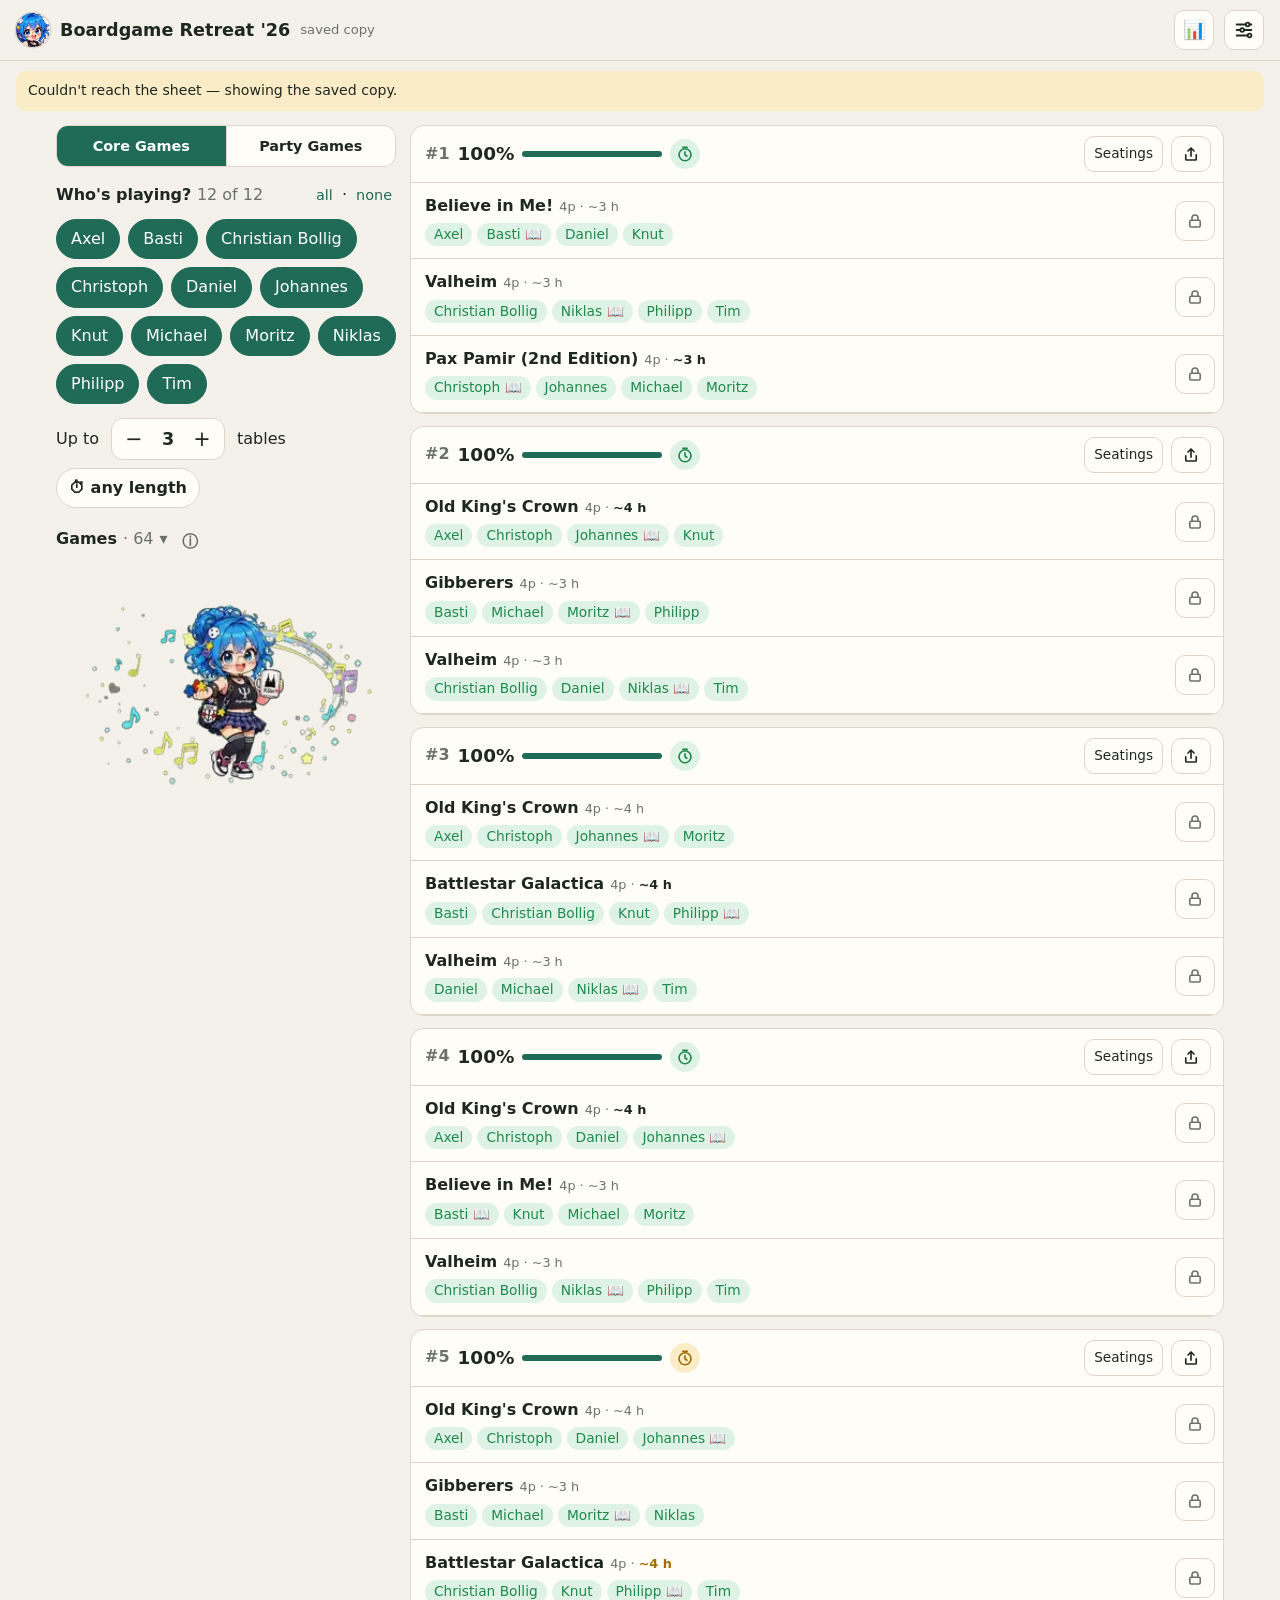
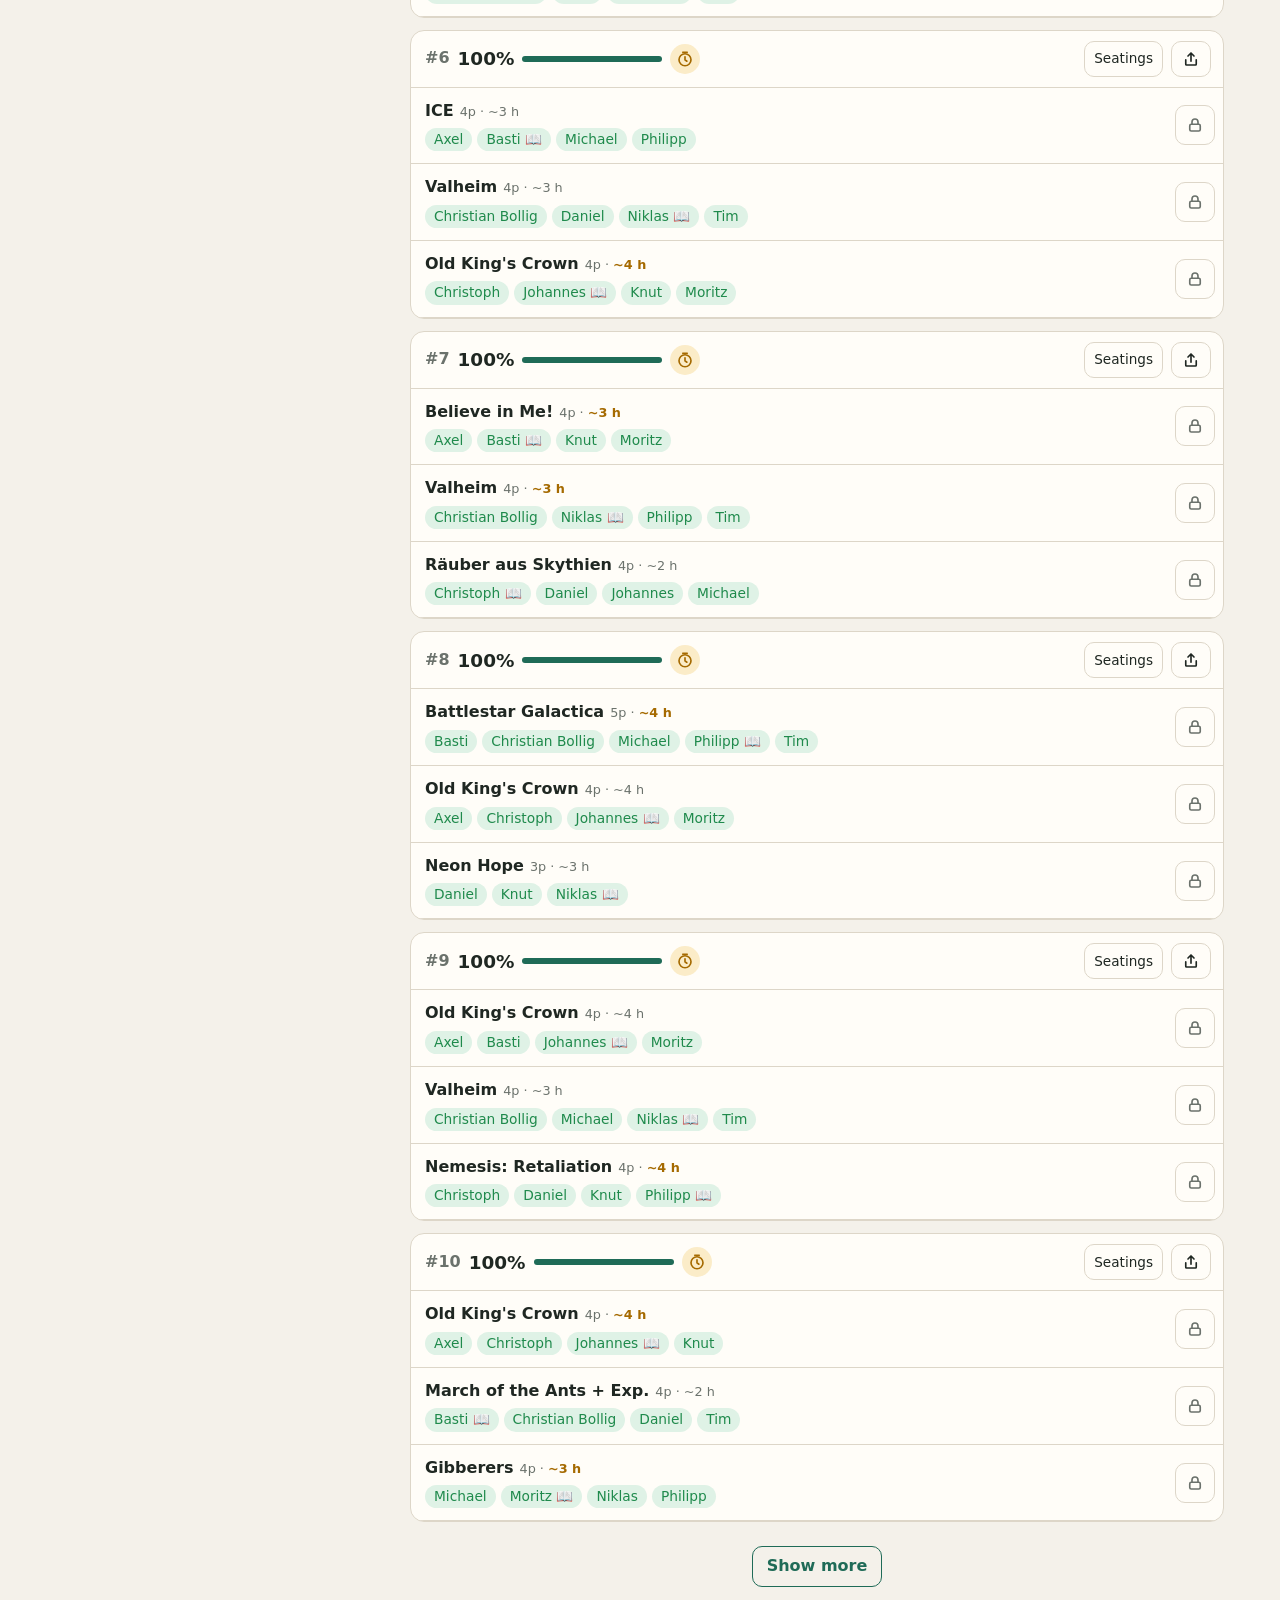
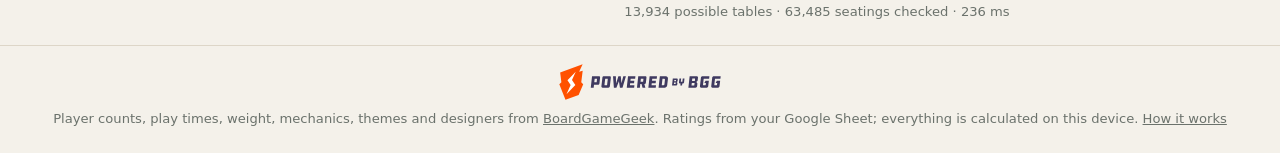
==== web/index.html @ 1eee3dbf "Horst Chan: HQ still for the header face and reduced motion Co-Authored-By: Claude Opus 5.5 <noreply" ====
<!doctype html>
<html lang="en">
<head>
<meta charset="utf-8">
<meta name="viewport" content="width=device-width, initial-scale=1, viewport-fit=cover">
<meta name="theme-color" content="#1f3a33">
<title>Game Tables</title>
<link rel="stylesheet" href="style.css">
<link rel="icon" href="data:image/svg+xml,%3Csvg xmlns=%27http://www.w3.org/2000/svg%27 viewBox=%270 0 32 32%27%3E%3Crect x=%274%27 y=%274%27 width=%2724%27 height=%2724%27 rx=%276%27 fill=%27%231f6b57%27/%3E%3Ccircle cx=%2712%27 cy=%2712%27 r=%272.5%27 fill=%27white%27/%3E%3Ccircle cx=%2720%27 cy=%2720%27 r=%272.5%27 fill=%27white%27/%3E%3C/svg%3E">
</head>
<body>
<header class="top">
  <button id="horstBtn" class="horst-face" aria-label="Horst Chan"><img src="img/horst-face.webp" alt="" width="56" height="56"></button>
  <h1 id="title">Game Tables</h1>
  <span id="dataState" class="muted small"></span>
  <button id="openStats" class="icon-btn" aria-label="Stats" title="Stats">📊</button>
  <button id="openSettings" class="icon-btn" aria-label="Settings & games">
    <svg viewBox="0 0 24 24" width="22" height="22" fill="none" stroke="currentColor" stroke-width="2" stroke-linecap="round" aria-hidden="true"><path d="M4 6h10M18 6h2M4 12h4M12 12h8M4 18h12"/><circle cx="16" cy="6" r="2"/><circle cx="10" cy="12" r="2"/><circle cx="18" cy="18" r="2"/></svg>
  </button>
</header>

<div id="banner" class="banner" hidden></div>

<div class="layout">
  <aside class="controls">
    <div id="tabSwitch" class="seg tabs" hidden></div>
    <section class="who">
      <div class="row-between">
        <h2>Who's playing? <span id="whoCount" class="muted"></span></h2>
        <span class="links"><button class="link" id="allBtn">all</button> · <button class="link" id="noneBtn">none</button></span>
      </div>
      <div id="players" class="chips"></div>
    </section>

    <section class="tables-row">
      <span>Up to</span>
      <div class="stepper">
        <button id="tMinus" aria-label="Fewer tables">−</button>
        <output id="tVal">3</output>
        <button id="tPlus" aria-label="More tables">+</button>
      </div>
      <span id="tWord">tables</span>
      <button id="timeBtn" class="time-btn" aria-expanded="false">⏱ <span id="timeLabel">any length</span></button>
    </section>
    <section id="timePanel" class="time-panel" hidden>
      <div class="trow"><span>at least</span><div class="chips" id="tminChips"></div></div>
      <div class="trow"><span>at most</span><div class="chips" id="tmaxChips"></div></div>
      <p class="muted small">Uses each table's estimate including teach. Pinned games always count.</p>
    </section>

    <section class="games">
      <div class="row-between">
        <h2><button class="fold" id="gamesFold" aria-expanded="false">Games <span id="gameCount" class="muted"></span> <span class="chev">▾</span></button>
          <button class="info" id="gamesInfo" aria-label="How game chips work" aria-expanded="false">ⓘ</button></h2>
        <span class="links"><button class="link" id="gamesReset" hidden>reset</button> <button class="link" id="gamesMore" hidden>all</button></span>
      </div>
      <p class="muted small legend" id="gamesLegend" hidden>Tap a game: 📌 must play → ⊘ leave out → normal. Hold it, or tap its name in a result, to choose who plays it. The number is how many people here want it.</p>
      <div id="gameChips" class="chips"></div>
    </section>
    <picture class="horst-side" aria-hidden="true">
      <source srcset="img/horst-chan-still.webp" media="(prefers-reduced-motion: reduce)">
      <img src="img/horst-chan.webp" alt="" width="280" height="184" decoding="async" fetchpriority="low">
    </picture>
  </aside>

  <main>
    <div id="results" aria-live="polite"></div>
    <p id="stats" class="muted small stats"></p>
  </main>
</div>

<section id="statsView" class="stats-view" hidden>
  <div class="st-head">
    <button id="closeStats" class="ghost-btn">← Tables</button>
    <div class="seg" id="statsWho">
      <button type="button" value="all" aria-pressed="true">Everyone</button>
      <button type="button" value="here" aria-pressed="false">Only who's here</button>
    </div>
  </div>
  <div id="statsBody"></div>
</section>
<div id="horstPop" class="horst-pop" hidden></div>
<div id="tip" class="tip" hidden></div>
<div id="toast" class="toast" hidden></div>

<dialog id="shareDlg">
  <form method="dialog" class="sheet">
    <header class="sheet-head"><h2>📤 Send to the group?</h2><button class="icon-btn" value="close" aria-label="Close">✕</button></header>
    <p><b>Is this really decided?</b> Once it's in the chat, it tends to stick. Only send it if you're actually about to play it.</p>
    <pre id="shareText" class="share-text"></pre>
    <div class="btns"><button value="close">Still just looking</button><button type="button" id="shareGo" class="primary">Yes, send it</button></div>
  </form>
</dialog>

<footer class="foot">
  <a href="https://boardgamegeek.com" target="_blank" rel="noopener" class="bgg">
    <img src="img/powered-by-bgg.svg" alt="Powered by BGG" height="36"
         onerror="this.replaceWith(Object.assign(document.createElement('span'),{className:'bgg-text',textContent:'Powered by BGG'}))">
  </a>
  <span class="muted small">Player counts, play times, weight, mechanics, themes and designers from <a href="https://boardgamegeek.com" target="_blank" rel="noopener">BoardGameGeek</a>. Ratings from your Google Sheet; everything is calculated on this device. <a href="help.html">How it works</a></span>
</footer>

<dialog id="settings">
  <form method="dialog" class="sheet">
    <header class="sheet-head">
      <h2>Settings &amp; games</h2>
      <button class="icon-btn" value="close" aria-label="Close">✕</button>
    </header>

    <p class="small"><a href="help.html">❓ How it works: every rule explained</a></p>
    <section>
      <h3>Who sits where</h3>
      <label class="field">Player counts
        <div class="seg" data-key="source">
          <button type="button" value="best">Best</button>
          <button type="button" value="rec">Recommended</button>
          <button type="button" value="any">Any</button>
        </div>
      </label>
      <label class="field">Seat people at games they rated
        <div class="seg" data-key="minRating">
          <button type="button" value="2">2 only</button>
          <button type="button" value="1">1 or 2</button>
          <button type="button" value="0">anything</button>
        </div>
      </label>
      <details class="adv">
      <summary>Advanced</summary>
      <label class="field">Blank ratings count as
        <div class="seg" data-key="blanks">
          <button type="button" value="neutral">1 (guess)</button>
          <button type="button" value="zero">0</button>
        </div>
      </label>
      <label class="field">Smallest table
        <div class="seg" data-key="minPerTable">
          <button type="button" value="1">1</button>
          <button type="button" value="2">2</button>
          <button type="button" value="3">3</button>
        </div>
      </label>
      </details>
      <label class="toggle"><input type="checkbox" data-key="explainer"> Someone who can explain sits at the table</label>
      <label class="toggle"><input type="checkbox" data-key="owner"> Only games whose owner is here</label>
      <label class="toggle"><input type="checkbox" data-key="picky"> Cater to picky players</label>
      <p class="muted small hint">A “yes” from someone who rarely says yes counts a bit more. Scores shown stay the plain ratings.</p>
      <label class="field"><span id="gapLabel">Tables may finish at different times</span>
        <input id="gap" type="range" min="0" max="3" step="1" value="3" list="gapTicks">
        <datalist id="gapTicks"><option value="0" label="½ h"></option><option value="1" label="1 h"></option><option value="2" label="2 h"></option><option value="3" label="any"></option></datalist>
        <span class="ticks"><span>½ h</span><span>1 h</span><span>2 h</span><span>any</span></span>
      </label>
      <label class="toggle"><input type="checkbox" data-key="minutes"> Show minutes (box time and estimate)</label>
    </section>

    <section>
      <div class="row-between">
        <h3>Games</h3>
        <input id="gameSearch" type="search" placeholder="Search" autocomplete="off">
      </div>
      <p class="muted small">📌 must be played · ⊘ leave out · tap a name to choose who plays it</p>
      <ul id="gameList" class="game-list"></ul>
    </section>

    <section>
      <h3>Data</h3>
      <div id="dataInfo" class="small"></div>
      <details class="custom">
        <summary class="small">Use another sheet</summary>
        <p class="muted small">Paste the link to a tab of a Google Sheet shared as "anyone with the link", with the same columns as ours. Only this device switches.</p>
        <input id="customUrl" type="url" inputmode="url" placeholder="https://docs.google.com/spreadsheets/d/…" autocomplete="off">
        <div class="btns"><button type="button" id="useCustom">Use it</button><button type="button" id="dropCustom">Back to the retreat sheet</button></div>
      </details>
      <div class="btns">
        <button type="button" id="reload">Reload ratings</button>
        <button type="button" id="resetAll" class="danger">Reset everything</button>
      </div>
    </section>
  </form>
</dialog>

<dialog id="gameSheet">
  <form method="dialog" class="sheet">
    <header class="sheet-head">
      <div><h2 id="gsTitle"></h2><p id="gsMeta" class="muted small"></p></div>
      <button class="icon-btn" value="close" aria-label="Close">✕</button>
    </header>
    <div id="gsState" class="seg"></div>
    <section>
      <div class="row-between"><h3>Who plays it?</h3><button type="button" id="clearPeople" class="link">clear</button></div>
      <p class="muted small">Tap: ✓ plays → ✕ never → open. Your picks beat ratings, explainer and player-count rules.</p>
      <div id="gsPeople" class="chips"></div>
      <div id="gsNotes" class="small notes"></div>
    </section>
    <details class="known">
      <summary>Already played it <span id="gsKnownCount" class="muted"></span></summary>
      <p class="muted small">If everyone at a table knows it, there's no teach and the estimate shrinks (🎓). Explainers count automatically.</p>
      <div id="gsKnown" class="chips"></div>
    </details>
    <button class="done">Done</button>
  </form>
</dialog>

<script type="module" src="app.js"></script>
</body>
</html>
---- web/style.css ----
[hidden] { display: none !important; }
:root {
  --bg: #f4f1ea; --card: #fffdf8; --ink: #1f2722; --muted: #6b726c; --line: #ddd6c8;
  --accent: #1f6b57; --accent-ink: #fff; --accent-soft: #dcebe4;
  --r2: #1f8a4c; --r2-bg: #dff2e6; --r1: #a56a00; --r1-bg: #fbecc8;
  --r0: #b3261e; --r0-bg: #f9dedb; --rq: #6b726c; --rq-bg: #ece9e2;
  --lock: #1f6b57; --radius: 14px;
  color-scheme: light dark;
}
@media (prefers-color-scheme: dark) {
  :root {
    --bg: #141917; --card: #1d2420; --ink: #e8ece9; --muted: #98a19b; --line: #313a35;
    --accent: #5cc29c; --accent-ink: #0d1411; --accent-soft: #23362e;
    --r2: #6fd59a; --r2-bg: #1f3a2a; --r1: #f0be5b; --r1-bg: #3a2f17;
    --r0: #ff8a80; --r0-bg: #3d2220; --rq: #a8b0aa; --rq-bg: #2a312d; --lock: #5cc29c;
  }
}
* { box-sizing: border-box; }
body {
  margin: 0; background: var(--bg); color: var(--ink);
  font: 16px/1.4 system-ui, -apple-system, "Segoe UI", Roboto, sans-serif;
  -webkit-tap-highlight-color: transparent;
}
a { color: inherit; }
button { font: inherit; color: inherit; cursor: pointer; }
h1, h2, h3 { margin: 0; }
h2 { font-size: 1rem; }
h3 { font-size: .95rem; margin-bottom: 10px; }
.muted { color: var(--muted); font-weight: 400; }
.small { font-size: .82rem; }
.row-between { display: flex; align-items: center; justify-content: space-between; gap: 12px; }

.top {
  position: sticky; top: 0; z-index: 5; display: flex; align-items: center; gap: 10px;
  padding: 10px 16px; padding-top: max(10px, env(safe-area-inset-top));
  background: color-mix(in srgb, var(--bg) 88%, transparent); backdrop-filter: blur(8px);
  border-bottom: 1px solid var(--line);
}
.top h1 { font-size: 1.1rem; flex: 0 1 auto; white-space: nowrap; overflow: hidden; text-overflow: ellipsis; }
.top #dataState { flex: 1; }
.icon-btn {
  display: grid; place-items: center; width: 40px; height: 40px; border-radius: 10px;
  border: 1px solid var(--line); background: var(--card);
}
.banner { margin: 10px 16px 0; padding: 10px 12px; border-radius: 10px; background: var(--r1-bg); color: var(--ink); font-size: .88rem; }

.layout { display: grid; gap: 14px; padding: 14px 16px 24px; max-width: 1200px; margin: 0 auto; }
@media (min-width: 900px) {
  .layout { grid-template-columns: 340px 1fr; align-items: start; }
  .controls { position: sticky; top: 74px; }
}
.controls { display: grid; gap: 14px; }

.chips { display: flex; flex-wrap: wrap; gap: 8px; margin-top: 10px; }
.chip {
  min-height: 40px; padding: 8px 14px; border-radius: 999px; border: 1.5px solid var(--line);
  background: var(--card); font-weight: 500; transition: background .12s, border-color .12s;
}
.chip[aria-pressed="true"] { background: var(--accent); border-color: var(--accent); color: var(--accent-ink); }
.chip[aria-pressed="false"] { color: var(--muted); }
.links .link { border: 0; background: none; padding: 4px; color: var(--accent); font-size: .9rem; }

.tables-row { display: flex; align-items: center; gap: 12px; }
.stepper { display: flex; align-items: center; border: 1.5px solid var(--line); border-radius: 12px; background: var(--card); }
.stepper button { width: 44px; height: 40px; border: 0; background: none; font-size: 1.3rem; }
.stepper output { min-width: 24px; text-align: center; font-weight: 700; font-size: 1.1rem; }

.constraints { margin: 0; }
.cchip {
  display: inline-flex; align-items: center; gap: 6px; min-height: 36px; padding: 4px 6px 4px 12px;
  border-radius: 999px; background: var(--accent-soft); font-size: .88rem; border: 0;
}
.cchip.out { background: var(--rq-bg); text-decoration: line-through; text-decoration-color: var(--muted); }
.cchip .x { display: grid; place-items: center; width: 28px; height: 28px; border-radius: 50%; font-size: .9rem; }

/* results */
#results { display: grid; gap: 12px; }
.card { background: var(--card); border: 1px solid var(--line); border-radius: var(--radius); overflow: hidden; }
.card-head { display: flex; align-items: center; gap: 10px; padding: 10px 12px 10px 14px; border-bottom: 1px solid var(--line); }
.rank { font-weight: 700; color: var(--muted); }
.score { font-weight: 800; font-size: 1.15rem; }
.score-bar { flex: 1; height: 6px; border-radius: 3px; background: var(--line); overflow: hidden; max-width: 140px; }
.score-bar i { display: block; height: 100%; background: var(--accent); }
.card-head .spacer { flex: 1; }
.card-head .ghost { border: 1px solid var(--line); background: none; border-radius: 10px; padding: 6px 10px; font-size: .85rem; min-height: 36px; }

.tbl { display: grid; grid-template-columns: 1fr auto; gap: 6px 8px; padding: 12px 8px 12px 14px; border-bottom: 1px solid var(--line); }
.tbl:last-child { border-bottom: 0; }
.tbl.locked { background: color-mix(in srgb, var(--accent-soft) 55%, transparent); }
.game { font-weight: 650; text-decoration: none; }
.game:hover { text-decoration: underline; }
.meta { color: var(--muted); font-size: .8rem; margin-left: 6px; white-space: nowrap; }
.seats { grid-column: 1; display: flex; flex-wrap: wrap; gap: 5px; }
.seat { padding: 2px 9px; border-radius: 999px; font-size: .86rem; font-weight: 550; }
.seat.r2 { background: var(--r2-bg); color: var(--r2); }
.seat.r1 { background: var(--r1-bg); color: var(--r1); }
.seat.r0 { background: var(--r0-bg); color: var(--r0); }
.seat.rq { background: var(--rq-bg); color: var(--rq); outline: 1px dashed var(--rq); outline-offset: -1px; }
.acts { grid-column: 2; grid-row: 1 / span 2; display: flex; gap: 4px; align-self: center; }
.act { width: 40px; height: 40px; border-radius: 10px; border: 1px solid var(--line); background: none; display: grid; place-items: center; color: var(--muted); }
.act.on { background: var(--lock); border-color: var(--lock); color: var(--accent-ink); }

.alts { padding: 8px 14px 12px; border-top: 1px dashed var(--line); display: grid; gap: 8px; }
.alt { display: flex; gap: 10px; align-items: flex-start; font-size: .86rem; }
.alt .who { flex: 1; }
.alt b { font-weight: 650; }
.alt button { border: 1px solid var(--line); background: none; border-radius: 8px; padding: 4px 10px; }

.empty { background: var(--card); border: 1px dashed var(--line); border-radius: var(--radius); padding: 22px 18px; text-align: center; }
.empty .btns { justify-content: center; }
.btns { display: flex; flex-wrap: wrap; gap: 8px; margin-top: 12px; }
.btns button { border: 1.5px solid var(--accent); background: none; color: var(--accent); border-radius: 10px; padding: 8px 14px; font-weight: 600; min-height: 40px; }
.btns button.danger { border-color: var(--r0); color: var(--r0); }
.stats { text-align: center; margin: 16px 0 0; }

.foot { display: flex; flex-wrap: wrap; align-items: center; justify-content: center; gap: 10px; padding: 18px 16px calc(24px + env(safe-area-inset-bottom)); border-top: 1px solid var(--line); text-align: center; }
.bgg img { display: block; height: 32px; }
/* Horst Chan, mascot */
.horst-face { flex: none; width: 34px; height: 34px; padding: 0; border: 0; border-radius: 50%; overflow: hidden; background: var(--chip, var(--card)); box-shadow: 0 0 0 1.5px var(--line); cursor: pointer; }
.horst-face img { display: block; width: 100%; height: 100%; }
.horst-face:active { transform: scale(.92); }
.horst-art { display: block; width: min(240px, 70%); height: auto; margin: -6px auto 4px; }
.horst-side { display: none; }
@media (min-width: 900px) { .horst-side { display: block; margin-top: 18px; } .horst-side img { display: block; width: 100%; max-width: 300px; height: auto; margin: 0 auto; } }
.horst-pop { position: fixed; left: 10px; top: calc(58px + env(safe-area-inset-top)); width: 240px; padding: 6px; z-index: 40; pointer-events: none; background: var(--card); border: 1px solid var(--line); border-radius: 18px; box-shadow: 0 10px 30px rgb(0 0 0 / .18); transform-origin: 20px 0; animation: horstIn .25s ease-out; }
.horst-pop::before { content: ''; position: absolute; left: 16px; top: -7px; width: 12px; height: 12px; background: var(--card); border-left: 1px solid var(--line); border-top: 1px solid var(--line); transform: rotate(45deg); }
.horst-pop img { display: block; width: 100%; height: auto; }
@keyframes horstIn { from { opacity: 0; transform: translateY(-8px) scale(.9); } }
@media (prefers-reduced-motion: reduce) { .horst-pop { animation: none; } }
.bgg-text { display: inline-block; padding: 6px 10px; border: 1.5px solid currentColor; border-radius: 8px; font-weight: 800; letter-spacing: .02em; }
.bgg, .bgg-text { text-decoration: none; color: #ff5100; }

/* settings sheet */
dialog { padding: 0; border: 0; background: var(--bg); color: var(--ink); width: min(640px, 100vw); max-width: 100vw; max-height: 100dvh; border-radius: 16px 16px 0 0; margin: auto auto 0; }
@media (min-width: 700px) { dialog { margin: auto; border-radius: 16px; max-height: 90dvh; } }
dialog::backdrop { background: rgb(0 0 0 / .45); }
.sheet { display: grid; gap: 22px; padding: 0 16px 28px; }
.sheet-head { position: sticky; top: 0; display: flex; justify-content: space-between; align-items: center; padding: 14px 0 10px; background: var(--bg); z-index: 1; }
.field { display: grid; gap: 6px; margin-bottom: 14px; font-size: .9rem; }
.seg { display: flex; border: 1.5px solid var(--line); border-radius: 12px; overflow: hidden; background: var(--card); }
.seg button { flex: 1; border: 0; background: none; padding: 9px 6px; min-height: 40px; font-size: .9rem; }
.seg button + button { border-left: 1px solid var(--line); }
.seg button[aria-pressed="true"] { background: var(--accent); color: var(--accent-ink); font-weight: 650; }
.toggle { display: flex; gap: 10px; align-items: center; min-height: 40px; font-size: .92rem; }
.toggle input { width: 22px; height: 22px; accent-color: var(--accent); }
#gameSearch { border: 1.5px solid var(--line); border-radius: 10px; padding: 8px 10px; background: var(--card); color: var(--ink); width: 50%; font: inherit; }
.game-list { list-style: none; padding: 0; margin: 8px 0 0; display: grid; gap: 6px; }
.gl { background: var(--card); border: 1px solid var(--line); border-radius: 12px; padding: 8px 8px 8px 12px; }
.gl-main { display: flex; align-items: center; gap: 8px; }
.gl-name { flex: 1; min-width: 0; }
.gl-name .n { font-weight: 600; }
.gl-name .d { display: block; font-size: .78rem; color: var(--muted); }
.gl.out .n { text-decoration: line-through; color: var(--muted); }
.gl .act { width: 38px; height: 38px; }
.gl .act.on.out { background: var(--r0); border-color: var(--r0); }
.badge { display: inline-block; font-size: .72rem; padding: 1px 7px; border-radius: 999px; background: var(--r1-bg); color: var(--r1); margin-left: 4px; }
.gl .pick { display: flex; flex-wrap: wrap; gap: 6px; margin-top: 8px; }
.gl .pick .chip { min-height: 34px; padding: 4px 11px; font-size: .85rem; }
#dataInfo p { margin: 4px 0; }
.bgg img { height: 36px; width: auto; }
@media (prefers-color-scheme: dark) { .bgg img { background: #fff; padding: 4px 8px; border-radius: 8px; box-sizing: content-box; } }
.games .legend { margin: 6px 0 0; }
.chip.g { min-height: 36px; padding: 6px 12px; font-size: .88rem; font-weight: 500; color: var(--ink); }
.chip.g .want { margin-left: 6px; font-size: .74rem; color: var(--muted); font-weight: 600; }
.chip.g-pin, .chip.g-lock { background: var(--accent); border-color: var(--accent); color: var(--accent-ink); }
.chip.g-pin .want, .chip.g-lock .want { color: inherit; opacity: .75; }
.chip.g-out { background: transparent; border-style: dashed; color: var(--muted); text-decoration: line-through; }
.chip.g-off { opacity: .45; }
.seg.tabs button { font-weight: 600; }
.custom { margin-top: 14px; }
.custom summary { cursor: pointer; color: var(--muted); }
.custom input { width: 100%; margin-top: 8px; border: 1.5px solid var(--line); border-radius: 10px; padding: 9px 10px; background: var(--card); color: var(--ink); font: inherit; }
/* game sheet + tappable seats/names */
button.seat { border: 0; font: inherit; font-size: .86rem; cursor: pointer; }
button.game { border: 0; background: none; padding: 0; font: inherit; font-weight: 650; text-align: left; color: inherit; cursor: pointer; }
button.game:hover { text-decoration: underline; }
.gl-name button.n { border: 0; background: none; padding: 0; font: inherit; font-weight: 600; text-align: left; color: inherit; }
.chip.g { -webkit-touch-callout: none; user-select: none; -webkit-user-select: none; }
#gameSheet .sheet-head h2 a { text-decoration: none; }
#gameSheet .sheet-head p { margin: 2px 0 0; }
.pchip { display: inline-flex; align-items: baseline; gap: 6px; min-height: 40px; padding: 8px 12px; border-radius: 999px; border: 1.5px solid transparent; font-weight: 550; }
.pchip small { font-size: .72rem; opacity: .75; }
.pchip.r2 { background: var(--r2-bg); color: var(--r2); }
.pchip.r1 { background: var(--r1-bg); color: var(--r1); }
.pchip.r0 { background: var(--r0-bg); color: var(--r0); }
.pchip.rq { background: var(--rq-bg); color: var(--rq); }
.pchip.force { background: var(--accent); color: var(--accent-ink); border-color: var(--accent); }
.pchip.ban { background: transparent; color: var(--muted); border: 1.5px dashed var(--muted); text-decoration: line-through; }
.pchip.away { opacity: .45; }
.pchip.focus { box-shadow: 0 0 0 3px var(--ink); }
.notes p { margin: 10px 0 0; }
.notes .link { border: 0; background: none; color: var(--accent); padding: 0; font: inherit; text-decoration: underline; }
.sheet .done { width: 100%; min-height: 48px; border: 0; border-radius: 12px; background: var(--accent); color: var(--accent-ink); font-weight: 700; font-size: 1rem; }
#clearPeople { border: 0; background: none; color: var(--accent); }

/* durations */
.dur { white-space: nowrap; }
.dur.long { color: var(--r1); font-weight: 650; }
.dur.epic { color: var(--r0); font-weight: 700; }
.nerd { font-size: .74rem; color: var(--muted); margin-top: 2px; font-variant-numeric: tabular-nums; }
.sync { font-size: .78rem; padding: 3px 9px; border-radius: 999px; background: var(--r1-bg); color: var(--r1); white-space: nowrap; overflow: hidden; text-overflow: ellipsis; max-width: 48%; }
.sync.ok { background: var(--r2-bg); color: var(--r2); }
.known summary { cursor: pointer; font-weight: 600; font-size: .95rem; }
.kchip { min-height: 36px; padding: 6px 12px; font-size: .88rem; }
.kchip:disabled { opacity: 1; cursor: default; }

#gap { width: 100%; accent-color: var(--accent); margin: 4px 0 0; }
.ticks { display: flex; justify-content: space-between; font-size: .75rem; color: var(--muted); padding: 0 2px; }

/* ---------- stats ---------- */
:root { --div-pos: #2a78d6; --div-mid: #e3e1dc; --div-neg: #e34948; }
@media (prefers-color-scheme: dark) { :root { --div-pos: #3987e5; --div-mid: #383835; --div-neg: #e66767; } }
#openStats { font-size: 1.15rem; }
#openStats[aria-pressed="true"] { background: var(--accent-soft); }
.stats-view { max-width: 980px; margin: 0 auto; padding: 14px 16px 30px; }
.st-head { display: flex; align-items: center; justify-content: space-between; gap: 12px; flex-wrap: wrap; position: sticky; top: 61px; z-index: 3; background: var(--bg); padding: 6px 0 10px; }
.ghost-btn { border: 1.5px solid var(--line); background: var(--card); border-radius: 10px; padding: 8px 12px; min-height: 40px; font-weight: 600; }
#statsWho { flex: 0 1 300px; }
.st-sec { margin-top: 26px; }
.st-sec h2 { font-size: 1.15rem; margin-bottom: 10px; }
.tiles { display: grid; grid-template-columns: repeat(auto-fit, minmax(140px, 1fr)); gap: 10px; }
.tile { background: var(--card); border: 1px solid var(--line); border-radius: 14px; padding: 12px 14px; display: grid; gap: 2px; }
.tile .t-emoji { font-size: 1.3rem; }
.tile b { font-size: 1.6rem; line-height: 1.1; font-variant-numeric: tabular-nums; }
.tile span:last-child { color: var(--muted); font-size: .82rem; }
.awards { display: grid; grid-template-columns: repeat(auto-fill, minmax(260px, 1fr)); gap: 10px; }
.award { display: flex; gap: 12px; background: var(--card); border: 1px solid var(--line); border-radius: 14px; padding: 12px 14px; }
.aw-emoji { font-size: 2rem; line-height: 1; }
.aw-body h3 { font-size: .8rem; text-transform: uppercase; letter-spacing: .04em; color: var(--muted); margin: 2px 0 4px; }
.aw-win { margin: 0; font-weight: 650; }
.aw-run, .aw-note { margin: 4px 0 0; font-size: .8rem; color: var(--muted); }
.chart-box { background: var(--card); border: 1px solid var(--line); border-radius: 14px; padding: 10px; }
.chart-box.scroll, .scroll { overflow-x: auto; }
.chart { display: block; max-width: 100%; height: auto; }
.chart.heat, .chart.twin { max-width: none; }
.chart text { fill: var(--ink); font-size: 10px; }
.chart .ax { fill: var(--muted); font-size: 10px; }
.chart .lbl { font-size: 10.5px; font-weight: 600; }
.chart .val { fill: var(--muted); font-size: 10px; font-variant-numeric: tabular-nums; }
.chart .grid { stroke: var(--line); stroke-width: 1; }
.chart .frame { fill: none; stroke: var(--line); }
.chart .pt { fill: var(--accent); stroke: var(--card); stroke-width: 2; }
.chart .bar { fill: var(--accent); }
.chart .cell-blank { fill: var(--card); stroke: var(--line); }
.chart .dot-blank { fill: var(--muted); }
.chart [data-tip] { cursor: pointer; }
.chart [data-tip]:hover rect, .chart rect[data-tip]:hover { stroke: var(--ink); stroke-width: 1.5; }
.legend { display: flex; flex-wrap: wrap; gap: 6px 14px; align-items: center; font-size: .8rem; color: var(--muted); margin: 6px 0; }
.legend i { display: inline-block; width: 12px; height: 12px; border-radius: 3px; vertical-align: -2px; margin-right: 4px; }
.legend .ramp { display: inline-flex; gap: 2px; }
.legend .ramp i { margin: 0; }
.blank-sw { background: var(--card); border: 1px solid var(--line); }
.tastes { border-collapse: collapse; font-size: .88rem; width: 100%; }
.tastes th { text-align: left; padding: 6px 10px 6px 0; white-space: nowrap; }
.tastes td { padding: 6px 10px; border-top: 1px solid var(--line); white-space: nowrap; }
.tastes tr:first-child td { border-top: 0; }
.st-foot { margin-top: 24px; text-align: center; }
.tip { position: fixed; z-index: 50; pointer-events: none; background: var(--ink); color: var(--bg); font-size: .8rem; padding: 6px 9px; border-radius: 8px; max-width: 260px; }
.toast { position: fixed; left: 50%; bottom: calc(24px + env(safe-area-inset-bottom)); transform: translateX(-50%); background: var(--ink); color: var(--bg); padding: 10px 16px; border-radius: 12px; z-index: 60; font-size: .9rem; }
.share-text { background: var(--card); border: 1px solid var(--line); border-radius: 12px; padding: 12px; white-space: pre-wrap; font: .88rem/1.45 ui-monospace, SFMono-Regular, Menlo, monospace; max-height: 40vh; overflow: auto; }
.btns button.primary { background: var(--accent); color: var(--accent-ink); }
.capped { background: var(--r1-bg); border-radius: 12px; padding: 10px 12px; font-size: .88rem; }
.capped button { margin-left: 6px; border: 1.5px solid var(--r1); background: none; color: var(--r1); border-radius: 8px; padding: 4px 10px; font-weight: 600; }

.tastes { list-style: none; padding: 0; margin: 0; display: grid; gap: 6px; }
.tastes li { background: var(--card); border: 1px solid var(--line); border-radius: 12px; padding: 8px 12px; display: flex; flex-wrap: wrap; gap: 4px 14px; font-size: .88rem; }
.tastes li b { flex-basis: 100%; }

details.st-sec { margin-top: 12px; background: var(--card); border: 1px solid var(--line); border-radius: 14px; padding: 0 12px; }
details.st-sec > summary { list-style: none; cursor: pointer; display: flex; align-items: center; gap: 10px; min-height: 52px; padding: 6px 0; }
details.st-sec > summary::-webkit-details-marker { display: none; }
details.st-sec > summary h2 { margin: 0; font-size: 1.05rem; flex: none; }
details.st-sec > summary .teaser { flex: 1; min-width: 0; color: var(--muted); font-size: .82rem; white-space: nowrap; overflow: hidden; text-overflow: ellipsis; }
details.st-sec > summary::after { content: '▾'; color: var(--muted); margin-left: auto; transition: transform .15s; }
details.st-sec[open] > summary::after { transform: rotate(180deg); }
details.st-sec[open] { padding-bottom: 12px; }
details.st-sec .chart-box, details.st-sec .award, details.st-sec .tile, details.st-sec .tastes li { background: var(--bg); }

.sync { display: inline-grid; place-items: center; width: 30px; height: 30px; padding: 0; border-radius: 50%; max-width: none; flex: none; }
.sync.ok { background: var(--r2-bg); color: var(--r2); }
.sync.mid { background: var(--r1-bg); color: var(--r1); }
.sync.far { background: var(--r0-bg); color: var(--r0); }
.card-head { gap: 8px; }
.card-head .ghost { padding: 6px 9px; }
@media (max-width: 440px) { .card-head .score-bar { display: none; } }

/* audit round */
.dur.max { font-weight: 750; color: var(--ink); }
.dur.long.max { color: var(--r1); }
.dur.epic.max { color: var(--r0); }
.dur.long:not(.max), .dur.epic:not(.max) { font-weight: 650; }
.dur:not(.long):not(.epic):not(.max) { font-weight: 400; color: inherit; }
.games h2 { display: flex; align-items: center; gap: 4px; }
.fold { border: 0; background: none; padding: 6px 0; font: inherit; font-weight: 700; color: var(--ink); display: inline-flex; align-items: baseline; gap: 6px; min-height: 40px; }
.fold .chev { color: var(--muted); transition: transform .15s; display: inline-block; }
.fold[aria-expanded="true"] .chev { transform: rotate(180deg); }
.info { border: 0; background: none; color: var(--muted); font-size: 1rem; width: 36px; height: 36px; border-radius: 50%; }
.info[aria-expanded="true"] { color: var(--accent); }
.games .legend { margin: 4px 0 0; }
.card-head .ghost.icon { display: grid; place-items: center; width: 40px; padding: 0; }
.adv { margin: 4px 0 14px; }
.adv > summary { cursor: pointer; color: var(--muted); font-size: .9rem; padding: 6px 0; }
.adv[open] > summary { margin-bottom: 8px; }
.tables-row #tWord { font-weight: 500; }

.hint { margin: -6px 0 10px 32px; }

.tables-row { flex-wrap: wrap; row-gap: 8px; }
.time-btn { border: 1.5px solid var(--line); background: var(--card); border-radius: 999px; padding: 7px 12px; min-height: 40px; font-weight: 600; margin-left: auto; white-space: nowrap; }
.time-btn.on { background: var(--accent); border-color: var(--accent); color: var(--accent-ink); }
.time-panel { background: var(--card); border: 1px solid var(--line); border-radius: 14px; padding: 10px 12px; }
.time-panel .trow { display: grid; grid-template-columns: 62px 1fr; align-items: center; gap: 8px; }
.time-panel .trow + .trow { margin-top: 6px; }
.time-panel .trow > span { color: var(--muted); font-size: .85rem; }
.time-panel .chips { margin: 0; gap: 6px; }
.chip.t { min-height: 34px; padding: 4px 11px; font-size: .88rem; font-weight: 500; }
.chip.t:disabled { opacity: .35; }
.time-panel p { margin: 8px 0 0; }
.time-panel .chips { flex-wrap: nowrap; overflow-x: auto; }
.chip.t { white-space: nowrap; flex: none; padding: 4px 10px; }
.time-panel .trow { grid-template-columns: 56px 1fr; }
.time-btn { margin-left: 0; }
.time-panel { padding: 10px; }
.time-panel .trow { grid-template-columns: 52px 1fr; gap: 6px; }
.time-panel .chips { gap: 4px; }
.chip.t { padding: 4px 9px; font-size: .85rem; }
/* the reduced-motion still of Horst Chan is portrait: keep it from growing tall */
@media (prefers-reduced-motion: reduce) { .horst-art, .horst-side img, .horst-pop img { width: auto; max-width: 100%; max-height: 200px; margin-inline: auto; } }
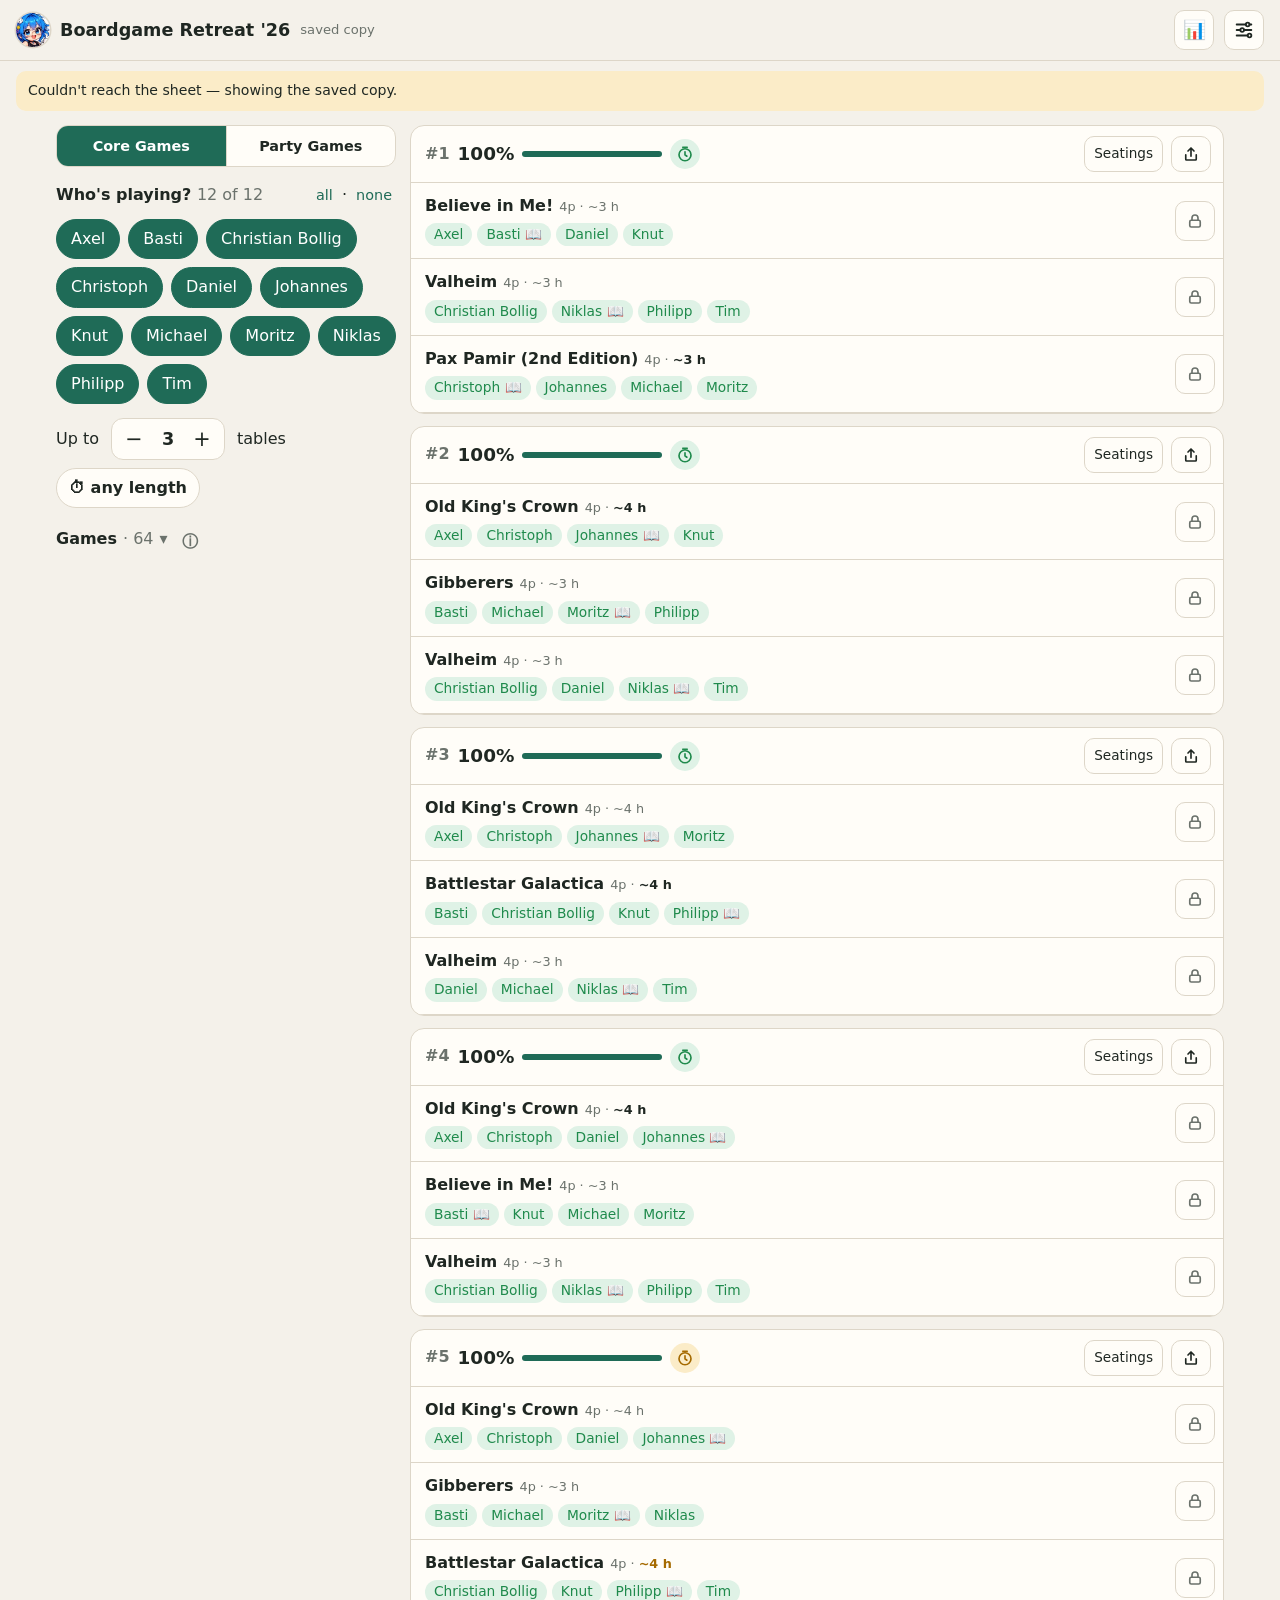
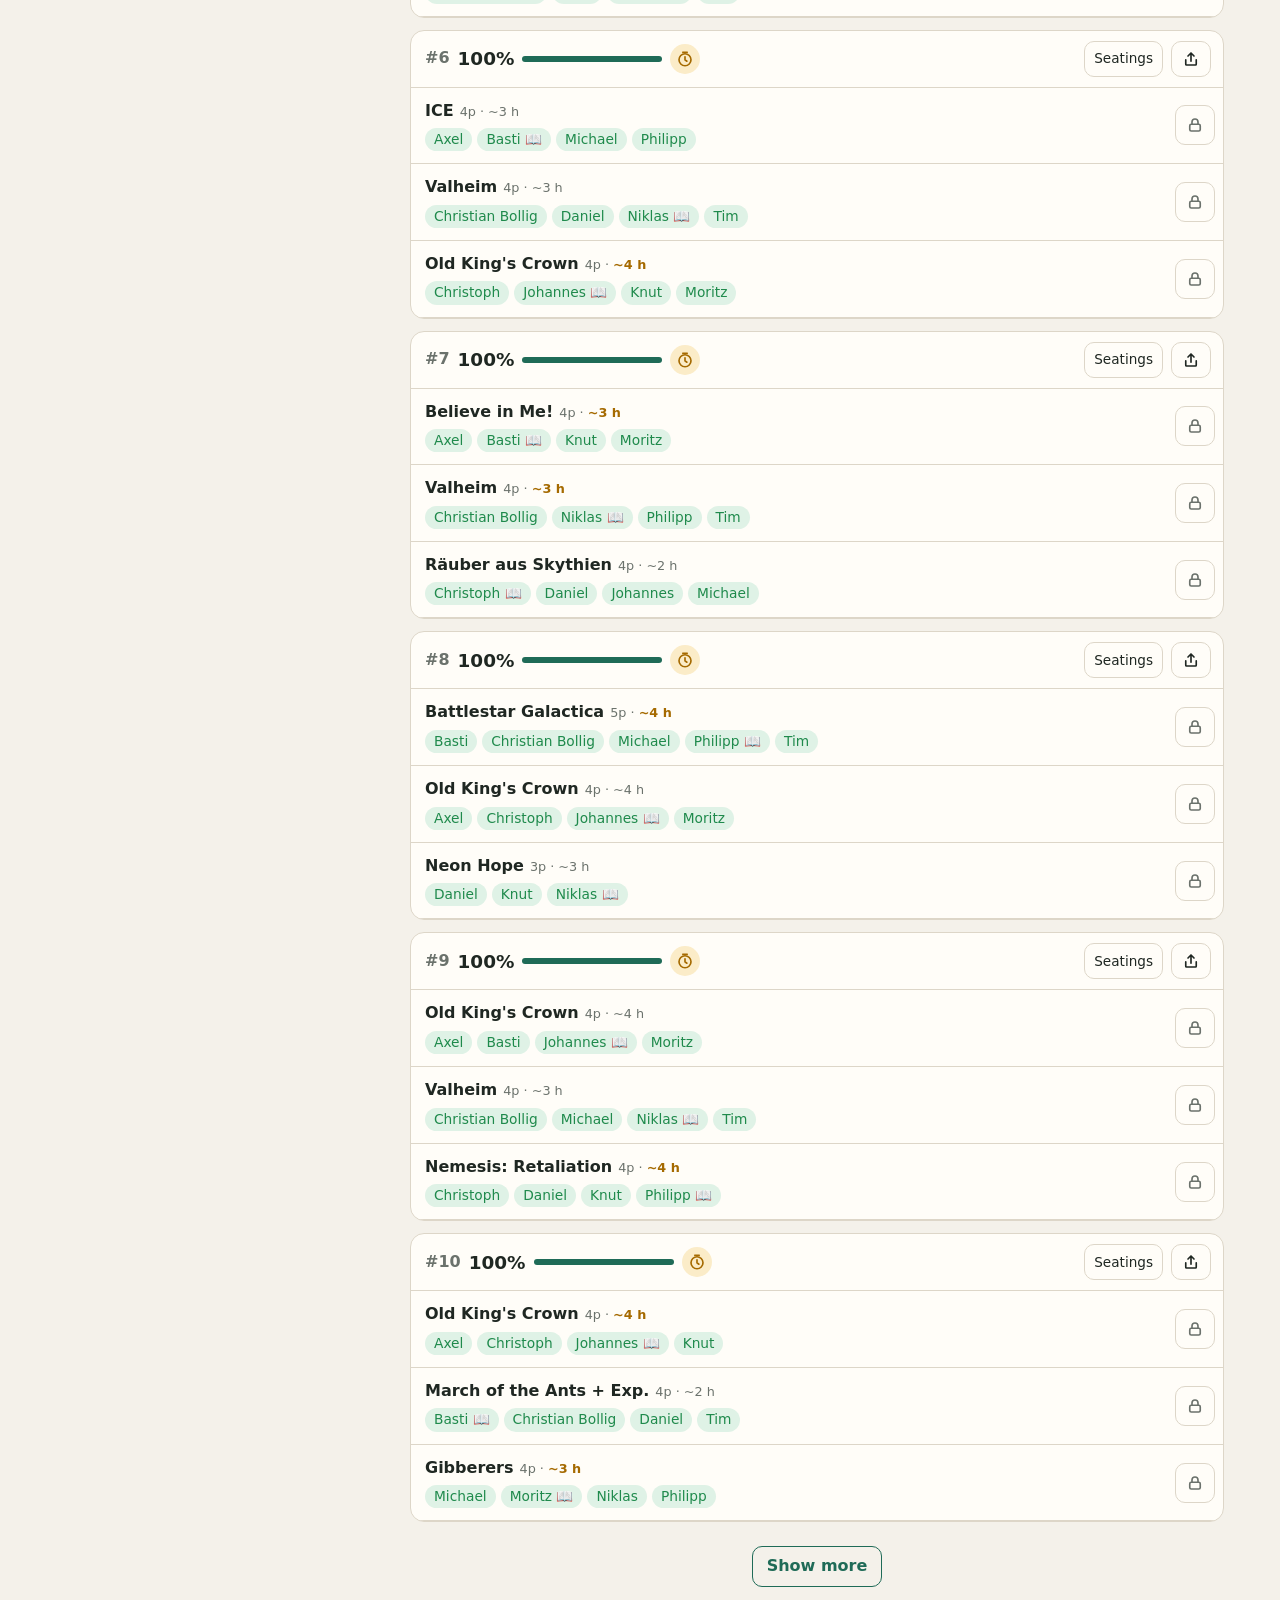
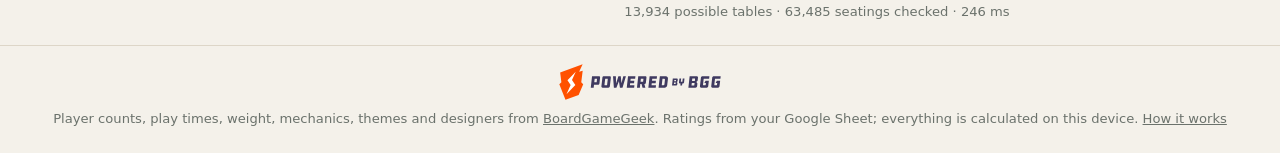
==== commit 54da67b8: "Horst Chan only in help and error states: drop sidebar, start and loading spots Co-Authored-By: Clau" ====
--- a/web/index.html
+++ b/web/index.html
@@ -57,10 +57,6 @@
       <p class="muted small legend" id="gamesLegend" hidden>Tap a game: 📌 must play → ⊘ leave out → normal. Hold it, or tap its name in a result, to choose who plays it. The number is how many people here want it.</p>
       <div id="gameChips" class="chips"></div>
     </section>
-    <picture class="horst-side" aria-hidden="true">
-      <source srcset="img/horst-chan-still.webp" media="(prefers-reduced-motion: reduce)">
-      <img src="img/horst-chan.webp" alt="" width="280" height="184" decoding="async" fetchpriority="low">
-    </picture>
   </aside>
 
   <main>
--- a/web/style.css
+++ b/web/style.css
@@ -120,11 +120,10 @@
 .horst-face img { display: block; width: 100%; height: 100%; }
 .horst-face:active { transform: scale(.92); }
 .horst-art { display: block; width: min(240px, 70%); height: auto; margin: -6px auto 4px; }
-.horst-side { display: none; }
-@media (min-width: 900px) { .horst-side { display: block; margin-top: 18px; } .horst-side img { display: block; width: 100%; max-width: 300px; height: auto; margin: 0 auto; } }
-.horst-pop { position: fixed; left: 10px; top: calc(58px + env(safe-area-inset-top)); width: 240px; padding: 6px; z-index: 40; pointer-events: none; background: var(--card); border: 1px solid var(--line); border-radius: 18px; box-shadow: 0 10px 30px rgb(0 0 0 / .18); transform-origin: 20px 0; animation: horstIn .25s ease-out; }
+.horst-pop { position: fixed; left: 10px; top: calc(58px + env(safe-area-inset-top)); width: min(260px, calc(100vw - 20px)); padding: 6px; z-index: 40; cursor: pointer; background: var(--card); border: 1px solid var(--line); border-radius: 18px; box-shadow: 0 10px 30px rgb(0 0 0 / .18); transform-origin: 20px 0; animation: horstIn .25s ease-out; }
 .horst-pop::before { content: ''; position: absolute; left: 16px; top: -7px; width: 12px; height: 12px; background: var(--card); border-left: 1px solid var(--line); border-top: 1px solid var(--line); transform: rotate(45deg); }
 .horst-pop img { display: block; width: 100%; height: auto; }
+.horst-say { margin: 2px 8px 6px; font-size: .92rem; line-height: 1.4; }
 @keyframes horstIn { from { opacity: 0; transform: translateY(-8px) scale(.9); } }
 @media (prefers-reduced-motion: reduce) { .horst-pop { animation: none; } }
 .bgg-text { display: inline-block; padding: 6px 10px; border: 1.5px solid currentColor; border-radius: 8px; font-weight: 800; letter-spacing: .02em; }
@@ -325,4 +324,4 @@
 .time-panel .chips { gap: 4px; }
 .chip.t { padding: 4px 9px; font-size: .85rem; }
 /* the reduced-motion still of Horst Chan is portrait: keep it from growing tall */
-@media (prefers-reduced-motion: reduce) { .horst-art, .horst-side img, .horst-pop img { width: auto; max-width: 100%; max-height: 200px; margin-inline: auto; } }
+@media (prefers-reduced-motion: reduce) { .horst-art, .horst-pop img { width: auto; max-width: 100%; max-height: 200px; margin-inline: auto; } }
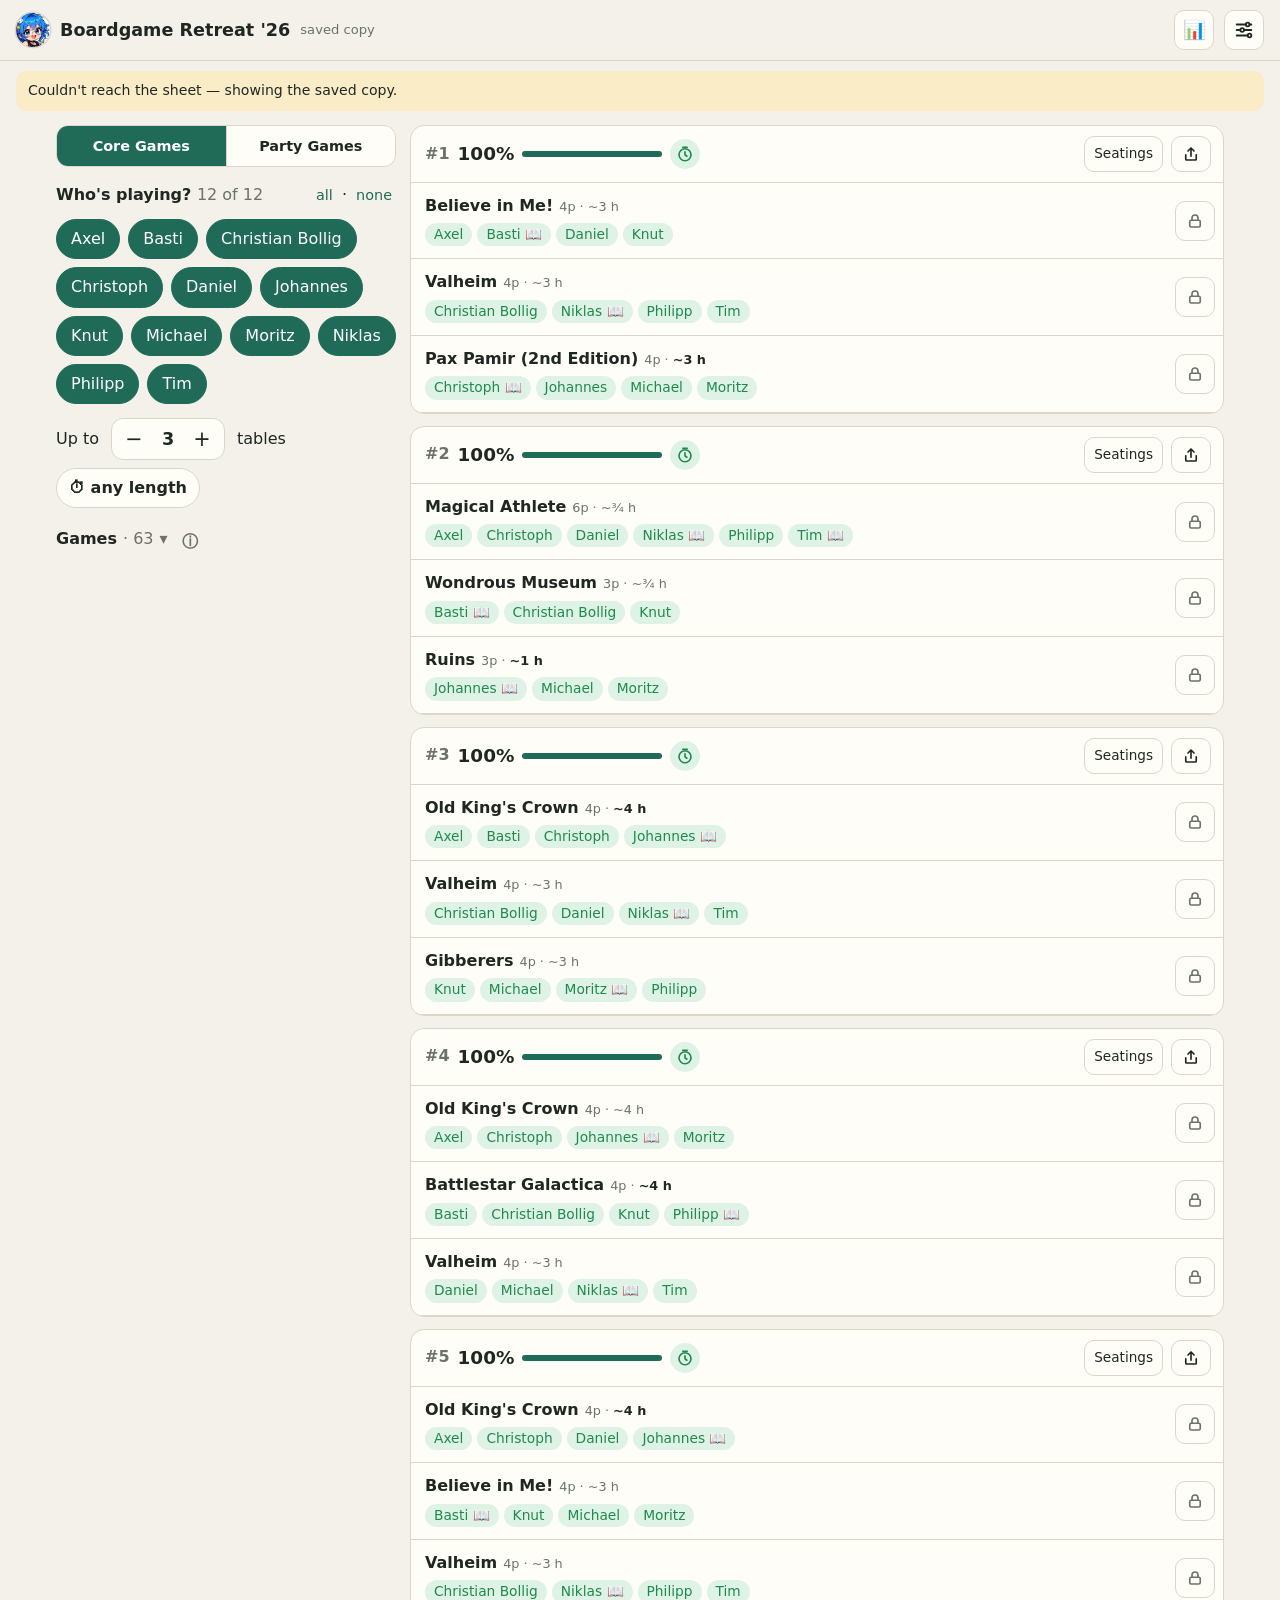
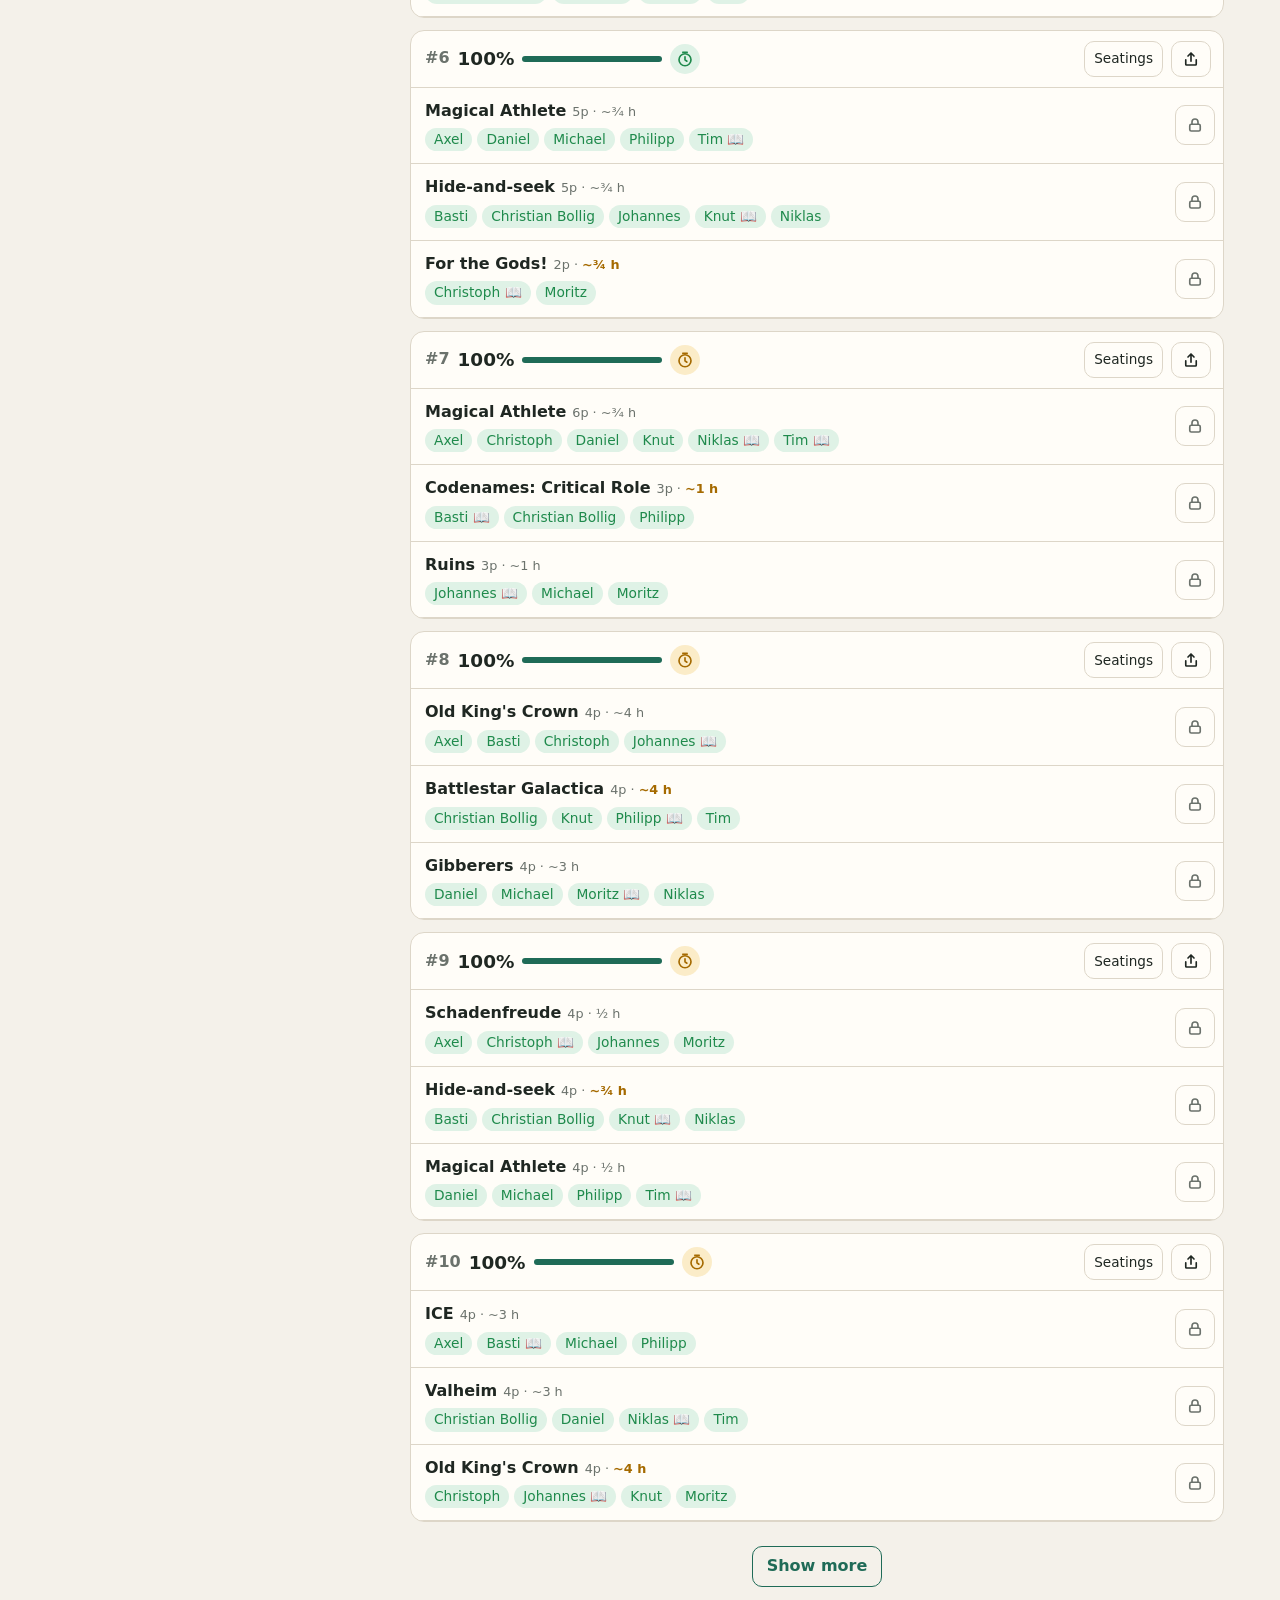
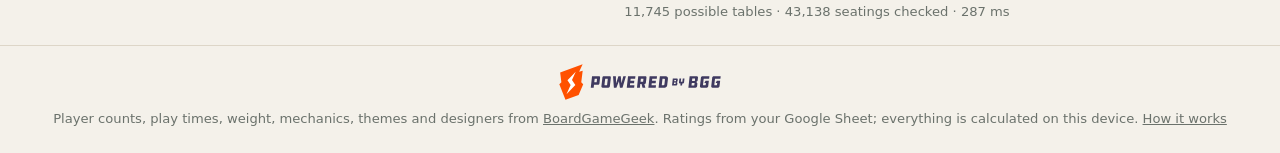
==== commit dff8b06f: "Weekend planner: all rounds at once (HiGHS in the browser) Person x round attendance grid, then one " ====
--- a/web/index.html
+++ b/web/index.html
@@ -75,6 +75,10 @@
   </div>
   <div id="statsBody"></div>
 </section>
+<section id="planView" class="stats-view plan-view" hidden>
+  <div class="st-head"><button id="closePlan" class="ghost-btn">← Tables</button><h2>🗓 Weekend planner</h2></div>
+  <div id="planBody"></div>
+</section>
 <div id="horstPop" class="horst-pop" hidden></div>
 <div id="tip" class="tip" hidden></div>
 <div id="toast" class="toast" hidden></div>
@@ -104,6 +108,7 @@
     </header>
 
     <p class="small"><a href="help.html">❓ How it works: every rule explained</a></p>
+    <button type="button" id="openPlan" class="ghost-btn plan-open">🗓 Plan the whole weekend <span class="muted small">for organizers</span></button>
     <section>
       <h3>Who sits where</h3>
       <label class="field">Player counts
--- a/web/style.css
+++ b/web/style.css
@@ -325,3 +325,38 @@
 .chip.t { padding: 4px 9px; font-size: .85rem; }
 /* the reduced-motion still of Horst Chan is portrait: keep it from growing tall */
 @media (prefers-reduced-motion: reduce) { .horst-art, .horst-pop img { width: auto; max-width: 100%; max-height: 200px; margin-inline: auto; } }
+
+/* weekend planner */
+.plan-open { display: block; width: 100%; text-align: left; margin: 4px 0 10px; }
+.plan-view h2 { font-size: 1.05rem; margin: 0; }
+.plan-view h3 { margin: 20px 0 8px; font-size: 1rem; }
+.pl-controls { display: flex; flex-wrap: wrap; gap: 10px 18px; margin: 10px 0; }
+.pl-controls label { display: flex; align-items: center; gap: 8px; }
+.pl-controls .stepper button { width: 38px; height: 36px; }
+.pl-grid-wrap { overflow-x: auto; margin: 0 -4px; padding: 0 4px; }
+.pl-grid { border-collapse: separate; border-spacing: 3px; font-size: .85rem; }
+.pl-grid th { font-weight: 600; text-align: left; white-space: nowrap; }
+.pl-grid th button { border: 0; background: none; padding: 2px 4px; font: inherit; color: inherit; max-width: 96px; overflow: hidden; text-overflow: ellipsis; }
+.pl-grid thead th button { color: var(--muted); }
+.pl-cell { width: 32px; height: 30px; border-radius: 8px; border: 1.5px solid var(--line); background: var(--card); color: var(--accent-ink); font-weight: 700; padding: 0; }
+.pl-cell[aria-pressed="true"] { background: var(--accent); border-color: var(--accent); }
+.pl-count td, .pl-count th { color: var(--muted); font-size: .78rem; text-align: center; }
+.pl-msg { font-weight: 600; }
+.pl-sum { display: grid; grid-template-columns: repeat(4, 1fr); text-align: center; padding: 10px 4px; margin-top: 14px; }
+.pl-sum b { display: block; font-size: 1.3rem; }
+.pl-sum span { font-size: .75rem; color: var(--muted); }
+.pl-bring { list-style: none; padding: 0; margin: 0; }
+.pl-bring li { display: flex; justify-content: space-between; gap: 10px; padding: 6px 0; border-top: 1px solid var(--line); }
+.pl-bring li:first-child { border-top: 0; }
+.pl-round { padding: 8px 12px; margin: 8px 0; }
+.pl-rh { font-weight: 650; margin-bottom: 4px; }
+.pl-t { display: flex; flex-wrap: wrap; gap: 2px 10px; padding: 4px 0; border-top: 1px solid var(--line); }
+.pl-t b { min-width: 40%; }
+.pl-p { white-space: nowrap; font-size: .9rem; }
+.pl-p.s1 { color: var(--r1); }
+.pl-p.s0 { color: var(--r0); }
+.pl-people, .pl-imp { border-collapse: collapse; width: 100%; font-size: .9rem; }
+.pl-people th, .pl-people td, .pl-imp th, .pl-imp td { padding: 5px 6px; border-top: 1px solid var(--line); text-align: left; }
+.pl-people td { text-align: center; width: 13%; }
+.pl-imp { margin-top: 10px; }
+.pl-imp th { font-weight: 600; }
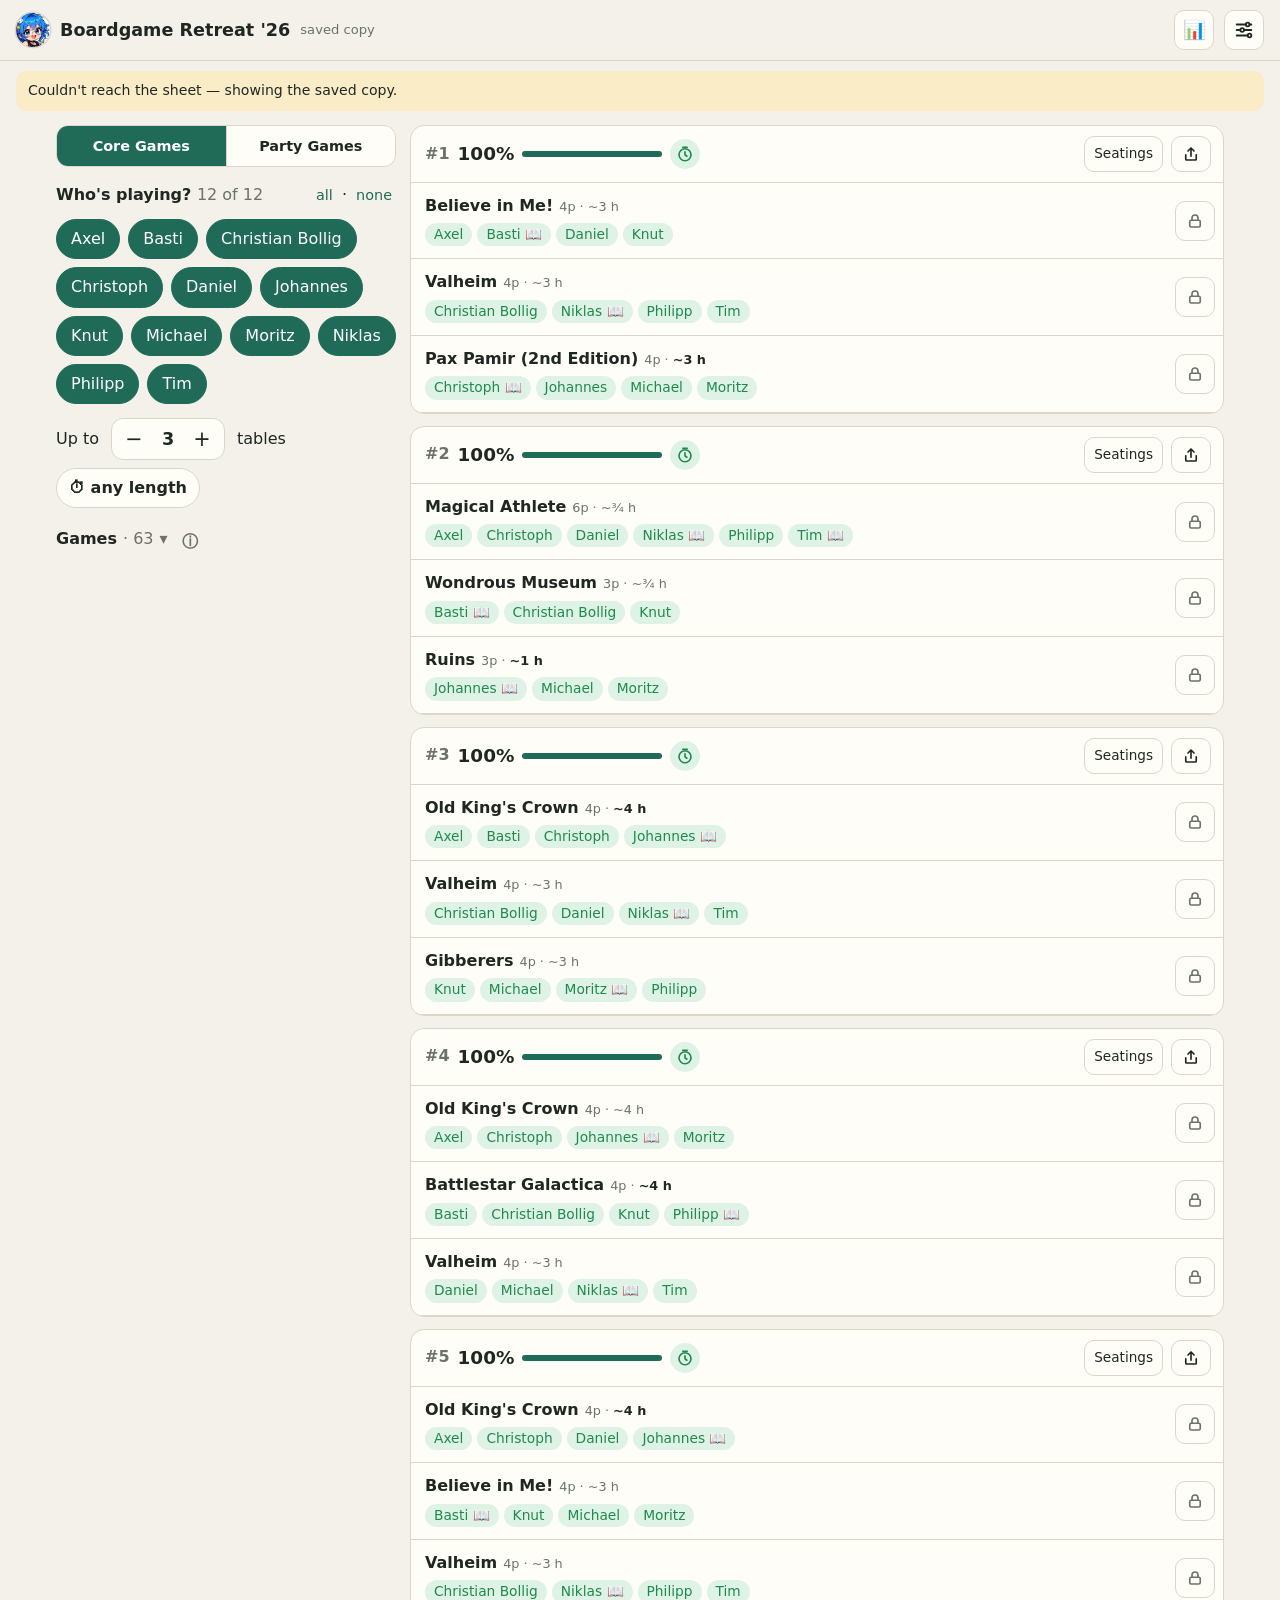
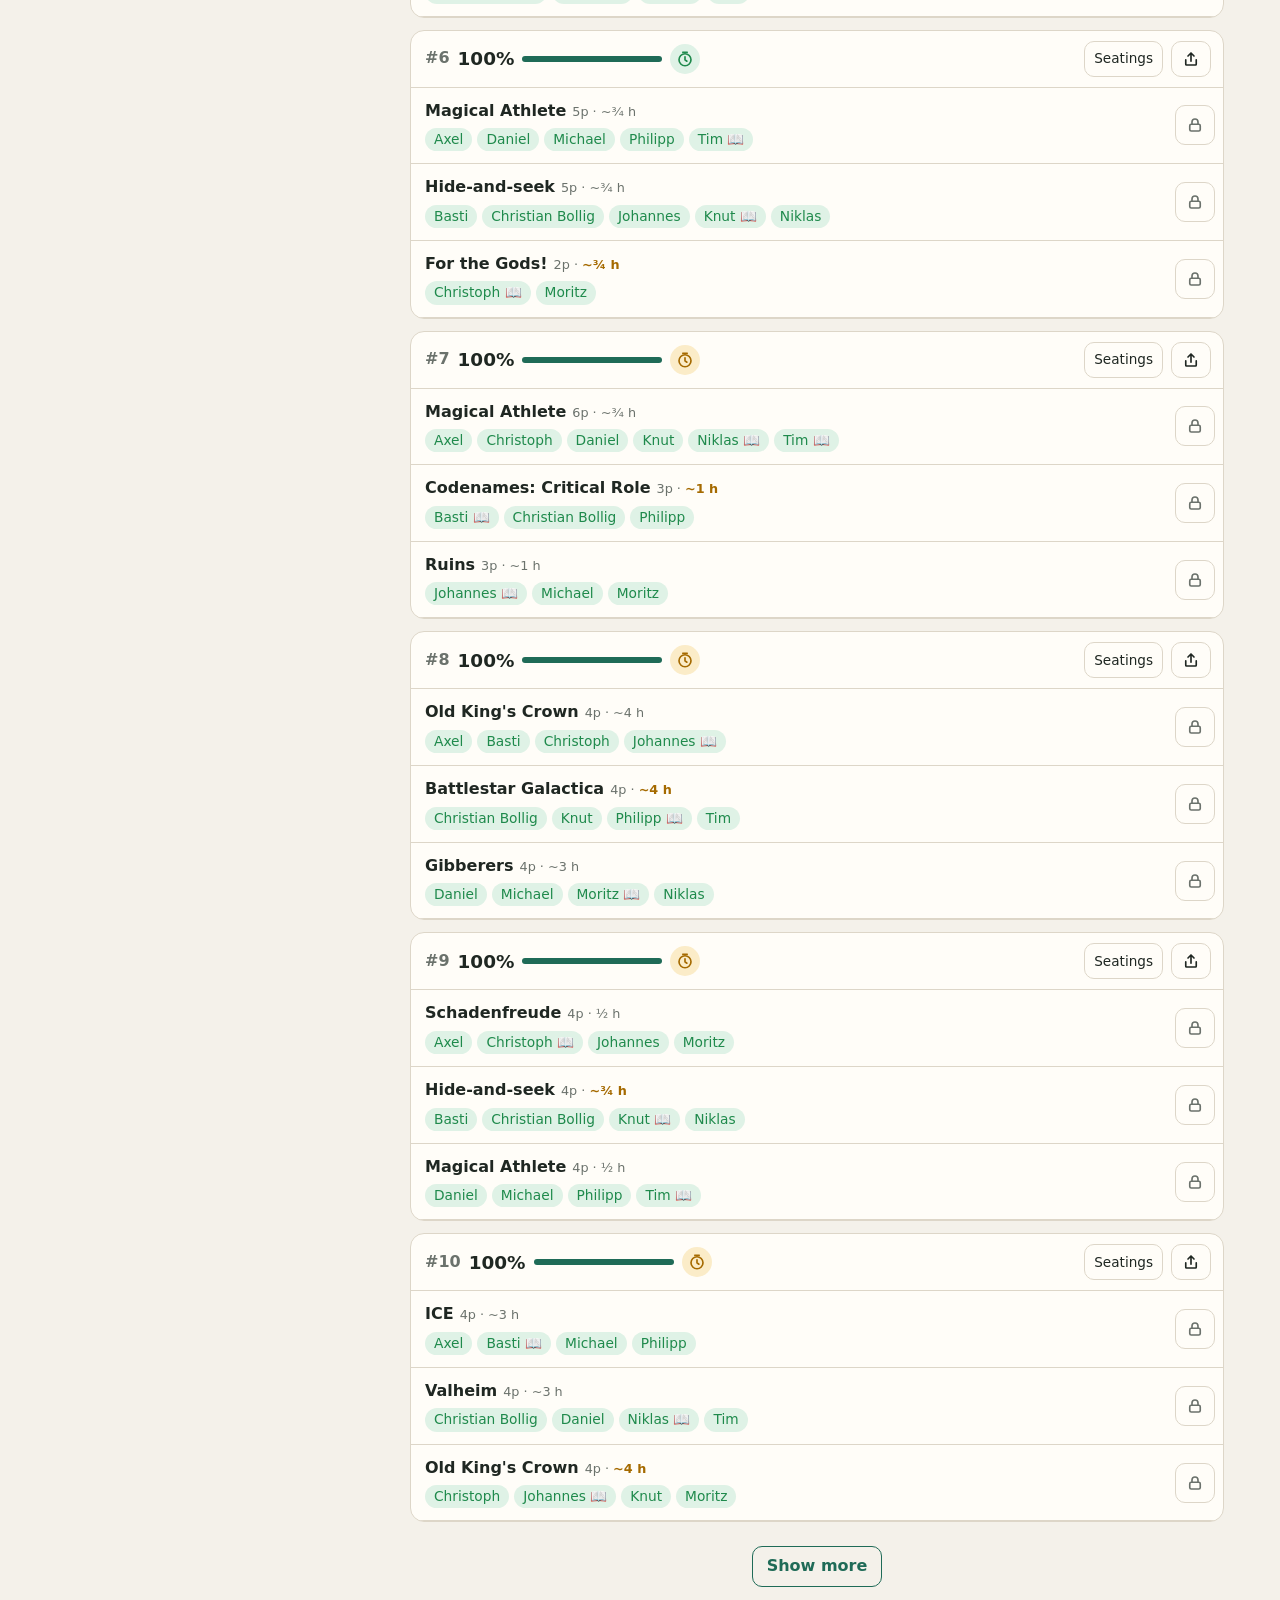
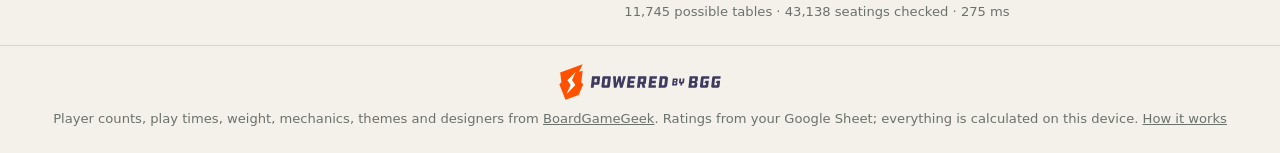
==== commit 76efe0b3: "What to bring: rank games by simulated weekends (replaces the joint planner) Monte-Carlo weekends fr" ====
--- a/web/index.html
+++ b/web/index.html
@@ -75,9 +75,9 @@
   </div>
   <div id="statsBody"></div>
 </section>
-<section id="planView" class="stats-view plan-view" hidden>
-  <div class="st-head"><button id="closePlan" class="ghost-btn">← Tables</button><h2>🗓 Weekend planner</h2></div>
-  <div id="planBody"></div>
+<section id="bringView" class="stats-view bring-view" hidden>
+  <div class="st-head"><button id="closeBring" class="ghost-btn">← Tables</button><h2>🧳 What to bring</h2></div>
+  <div id="bringBody"></div>
 </section>
 <div id="horstPop" class="horst-pop" hidden></div>
 <div id="tip" class="tip" hidden></div>
@@ -108,7 +108,7 @@
     </header>
 
     <p class="small"><a href="help.html">❓ How it works: every rule explained</a></p>
-    <button type="button" id="openPlan" class="ghost-btn plan-open">🗓 Plan the whole weekend <span class="muted small">for organizers</span></button>
+    <button type="button" id="openBring" class="ghost-btn plan-open">🧳 What to bring <span class="muted small">for organizers</span></button>
     <section>
       <h3>Who sits where</h3>
       <label class="field">Player counts
--- a/web/style.css
+++ b/web/style.css
@@ -326,37 +326,24 @@
 /* the reduced-motion still of Horst Chan is portrait: keep it from growing tall */
 @media (prefers-reduced-motion: reduce) { .horst-art, .horst-pop img { width: auto; max-width: 100%; max-height: 200px; margin-inline: auto; } }
 
-/* weekend planner */
-.plan-open { display: block; width: 100%; text-align: left; margin: 4px 0 10px; }
-.plan-view h2 { font-size: 1.05rem; margin: 0; }
-.plan-view h3 { margin: 20px 0 8px; font-size: 1rem; }
-.pl-controls { display: flex; flex-wrap: wrap; gap: 10px 18px; margin: 10px 0; }
-.pl-controls label { display: flex; align-items: center; gap: 8px; }
-.pl-controls .stepper button { width: 38px; height: 36px; }
-.pl-grid-wrap { overflow-x: auto; margin: 0 -4px; padding: 0 4px; }
-.pl-grid { border-collapse: separate; border-spacing: 3px; font-size: .85rem; }
-.pl-grid th { font-weight: 600; text-align: left; white-space: nowrap; }
-.pl-grid th button { border: 0; background: none; padding: 2px 4px; font: inherit; color: inherit; max-width: 96px; overflow: hidden; text-overflow: ellipsis; }
-.pl-grid thead th button { color: var(--muted); }
-.pl-cell { width: 32px; height: 30px; border-radius: 8px; border: 1.5px solid var(--line); background: var(--card); color: var(--accent-ink); font-weight: 700; padding: 0; }
-.pl-cell[aria-pressed="true"] { background: var(--accent); border-color: var(--accent); }
-.pl-count td, .pl-count th { color: var(--muted); font-size: .78rem; text-align: center; }
-.pl-msg { font-weight: 600; }
-.pl-sum { display: grid; grid-template-columns: repeat(4, 1fr); text-align: center; padding: 10px 4px; margin-top: 14px; }
-.pl-sum b { display: block; font-size: 1.3rem; }
-.pl-sum span { font-size: .75rem; color: var(--muted); }
-.pl-bring { list-style: none; padding: 0; margin: 0; }
-.pl-bring li { display: flex; justify-content: space-between; gap: 10px; padding: 6px 0; border-top: 1px solid var(--line); }
-.pl-bring li:first-child { border-top: 0; }
-.pl-round { padding: 8px 12px; margin: 8px 0; }
-.pl-rh { font-weight: 650; margin-bottom: 4px; }
-.pl-t { display: flex; flex-wrap: wrap; gap: 2px 10px; padding: 4px 0; border-top: 1px solid var(--line); }
-.pl-t b { min-width: 40%; }
-.pl-p { white-space: nowrap; font-size: .9rem; }
-.pl-p.s1 { color: var(--r1); }
-.pl-p.s0 { color: var(--r0); }
-.pl-people, .pl-imp { border-collapse: collapse; width: 100%; font-size: .9rem; }
-.pl-people th, .pl-people td, .pl-imp th, .pl-imp td { padding: 5px 6px; border-top: 1px solid var(--line); text-align: left; }
-.pl-people td { text-align: center; width: 13%; }
-.pl-imp { margin-top: 10px; }
-.pl-imp th { font-weight: 600; }
+/* what to bring */
+.bring-view h2 { font-size: 1.05rem; margin: 0; }
+.br-ctl { display: flex; flex-wrap: wrap; align-items: center; gap: 8px; margin: 12px 0 4px; }
+.br-ctl .stepper button { width: 38px; height: 36px; }
+.br-ctl #brRun { margin-left: auto; }
+.br-sum { margin: 10px 0 6px; }
+.br-list { list-style: none; padding: 0; margin: 0; }
+.br-list li { padding: 8px 0; border-top: 1px solid var(--line); }
+.br-top { display: flex; justify-content: space-between; gap: 10px; }
+.br-name { font-weight: 600; }
+.br-val { font-variant-numeric: tabular-nums; font-weight: 600; }
+.br-bar { position: relative; height: 10px; margin: 5px 0 3px; background: color-mix(in srgb, var(--line) 45%, transparent); border-radius: 5px; }
+.br-ci { position: absolute; top: 0; bottom: 0; background: color-mix(in srgb, var(--accent) 35%, transparent); border-radius: 5px; }
+.br-pt { position: absolute; top: -2px; width: 4px; height: 14px; margin-left: -2px; background: var(--accent); border-radius: 2px; }
+.br-sub { font-size: .78rem; }
+.br-low { opacity: .55; }
+.br-cut { border-top: 2px dashed var(--muted) !important; text-align: center; padding: 6px 0 !important; }
+.br-cut span { font-size: .8rem; color: var(--muted); }
+.br-how { margin-top: 18px; }
+.br-how ul { padding-left: 1.1em; }
+.br-how li { margin: 5px 0; }
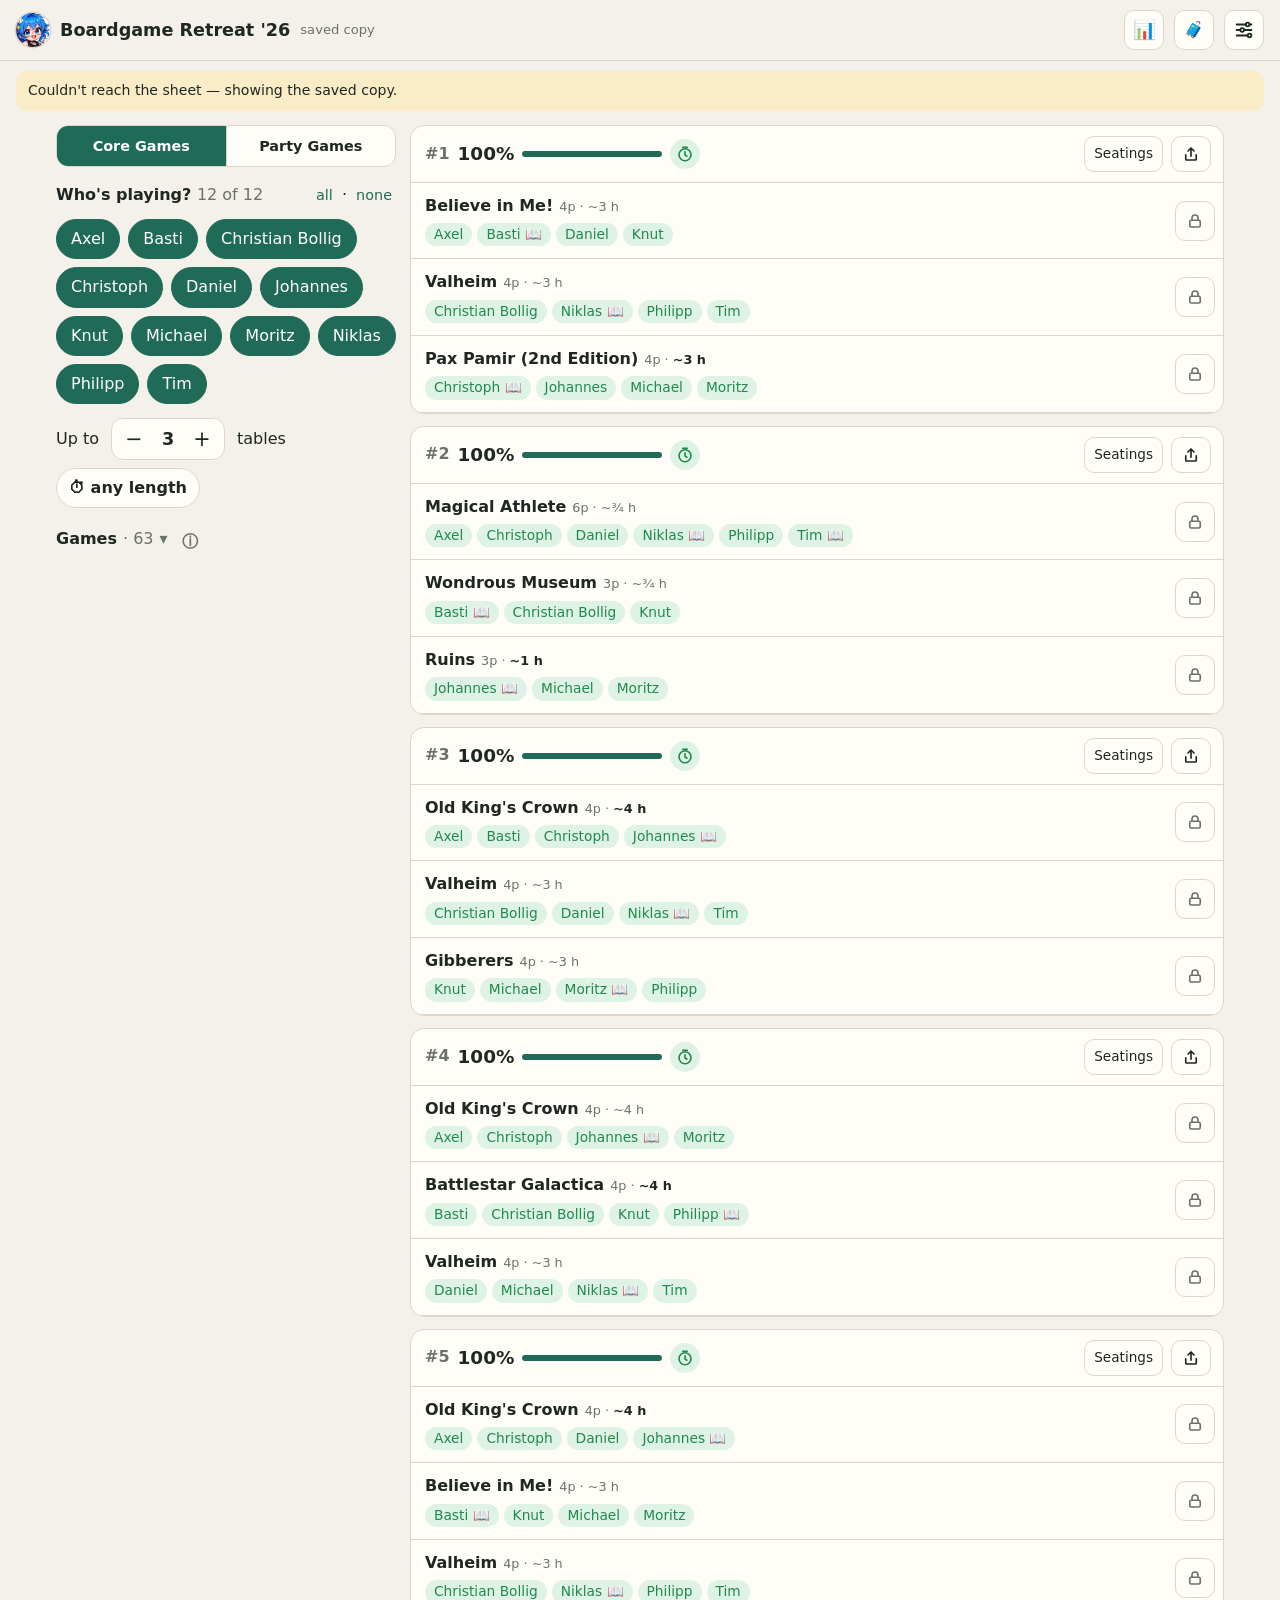
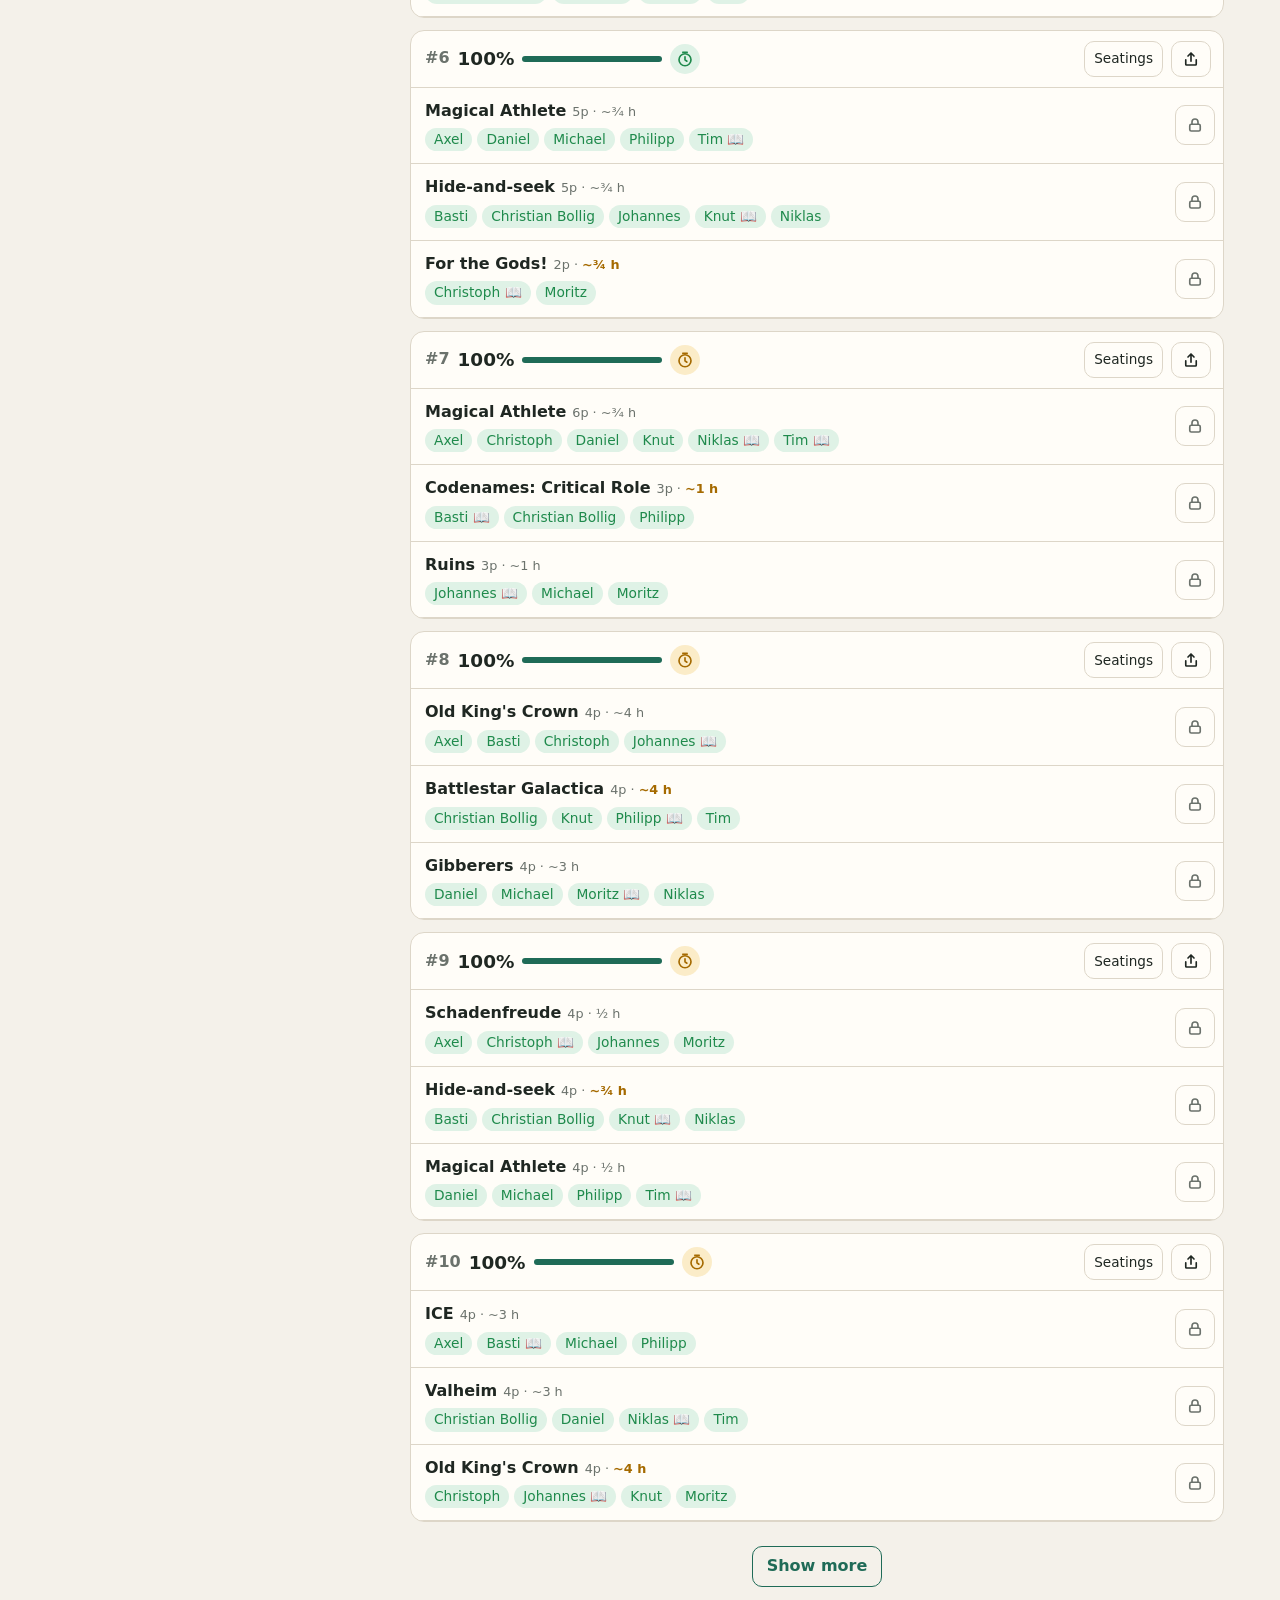
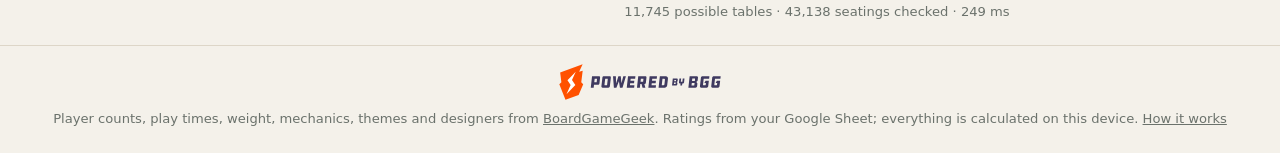
==== commit 7266df7a: "What to bring: header icon, knobs (weekends up to until-stopped, worth of long games), plainer expla" ====
--- a/web/index.html
+++ b/web/index.html
@@ -14,6 +14,7 @@
   <h1 id="title">Game Tables</h1>
   <span id="dataState" class="muted small"></span>
   <button id="openStats" class="icon-btn" aria-label="Stats" title="Stats">📊</button>
+  <button id="openBring" class="icon-btn" aria-label="What to bring" title="What to bring">🧳</button>
   <button id="openSettings" class="icon-btn" aria-label="Settings & games">
     <svg viewBox="0 0 24 24" width="22" height="22" fill="none" stroke="currentColor" stroke-width="2" stroke-linecap="round" aria-hidden="true"><path d="M4 6h10M18 6h2M4 12h4M12 12h8M4 18h12"/><circle cx="16" cy="6" r="2"/><circle cx="10" cy="12" r="2"/><circle cx="18" cy="18" r="2"/></svg>
   </button>
@@ -108,7 +109,6 @@
     </header>
 
     <p class="small"><a href="help.html">❓ How it works: every rule explained</a></p>
-    <button type="button" id="openBring" class="ghost-btn plan-open">🧳 What to bring <span class="muted small">for organizers</span></button>
     <section>
       <h3>Who sits where</h3>
       <label class="field">Player counts
--- a/web/style.css
+++ b/web/style.css
@@ -347,3 +347,6 @@
 .br-how { margin-top: 18px; }
 .br-how ul { padding-left: 1.1em; }
 .br-how li { margin: 5px 0; }
+.br-knobs .seg { margin-top: 6px; }
+.seg-wrap { flex-wrap: wrap; }
+.seg-wrap button { flex: 1 1 30%; }
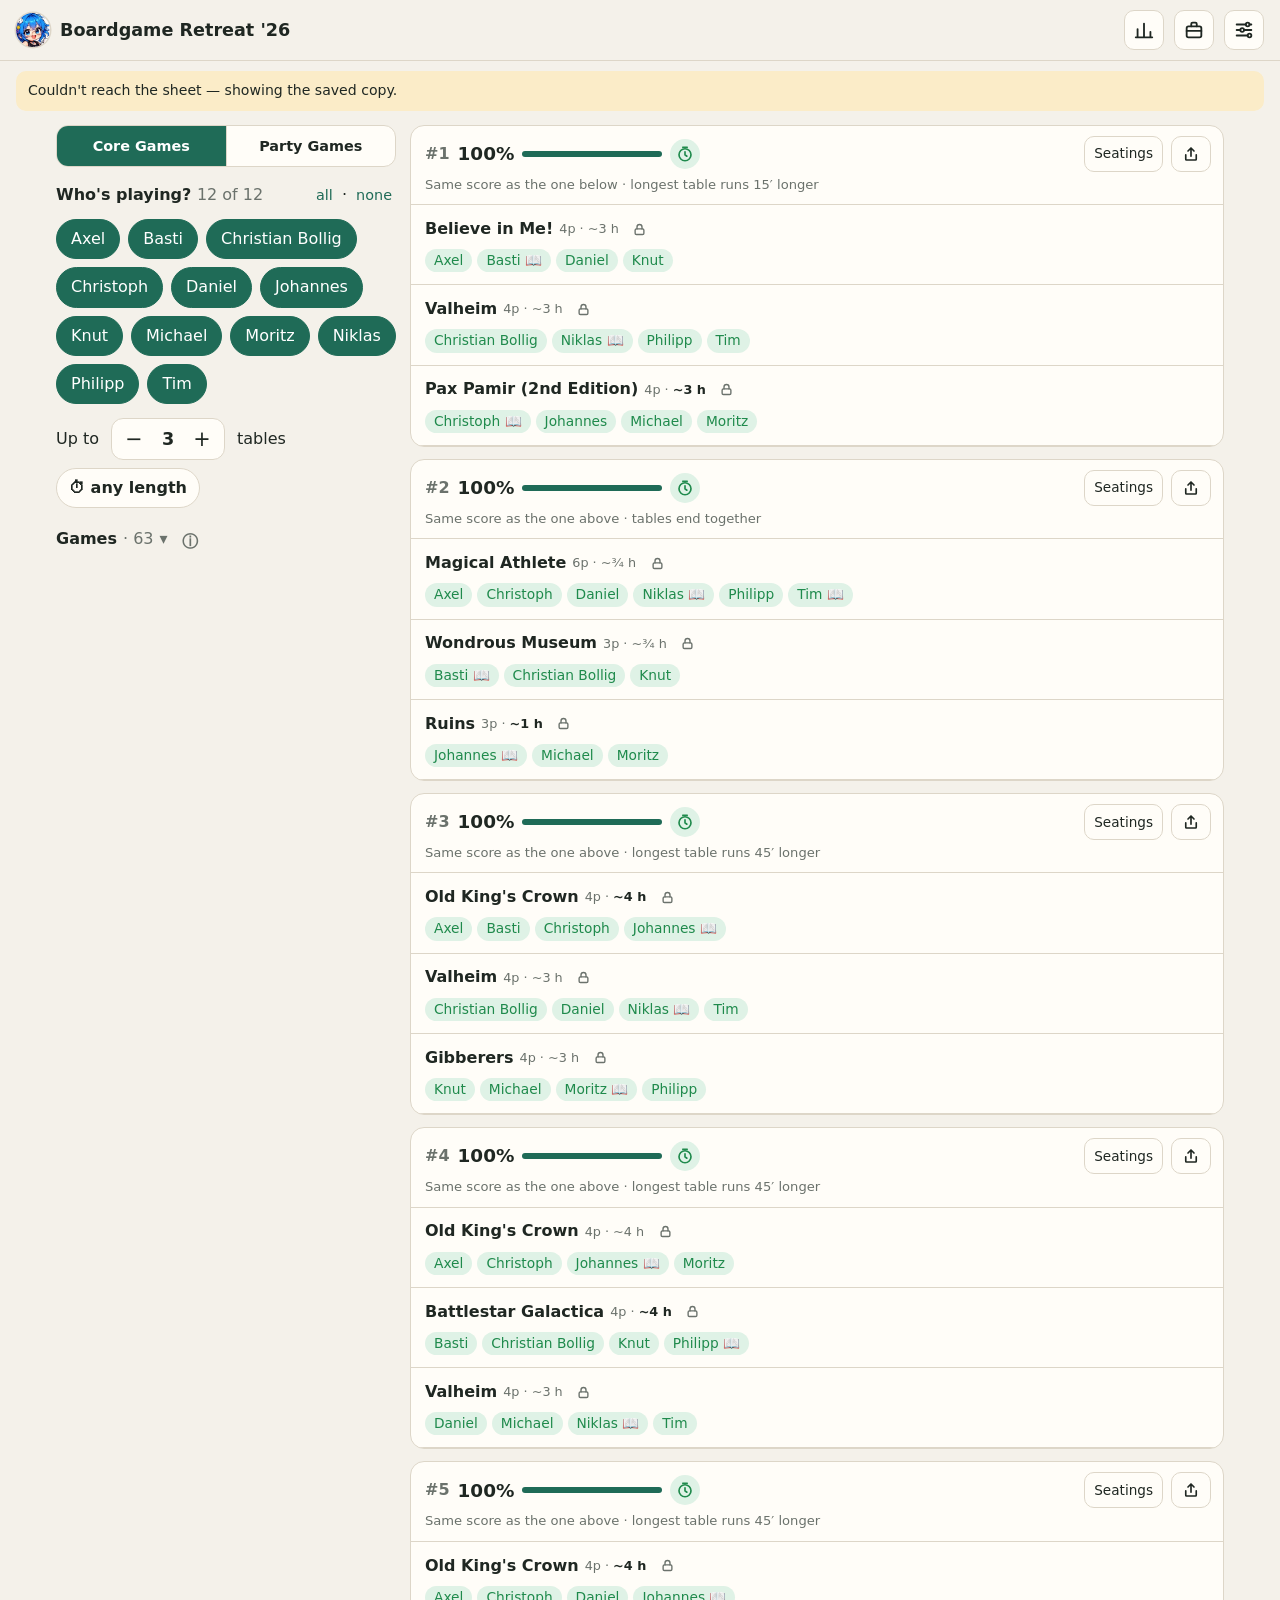
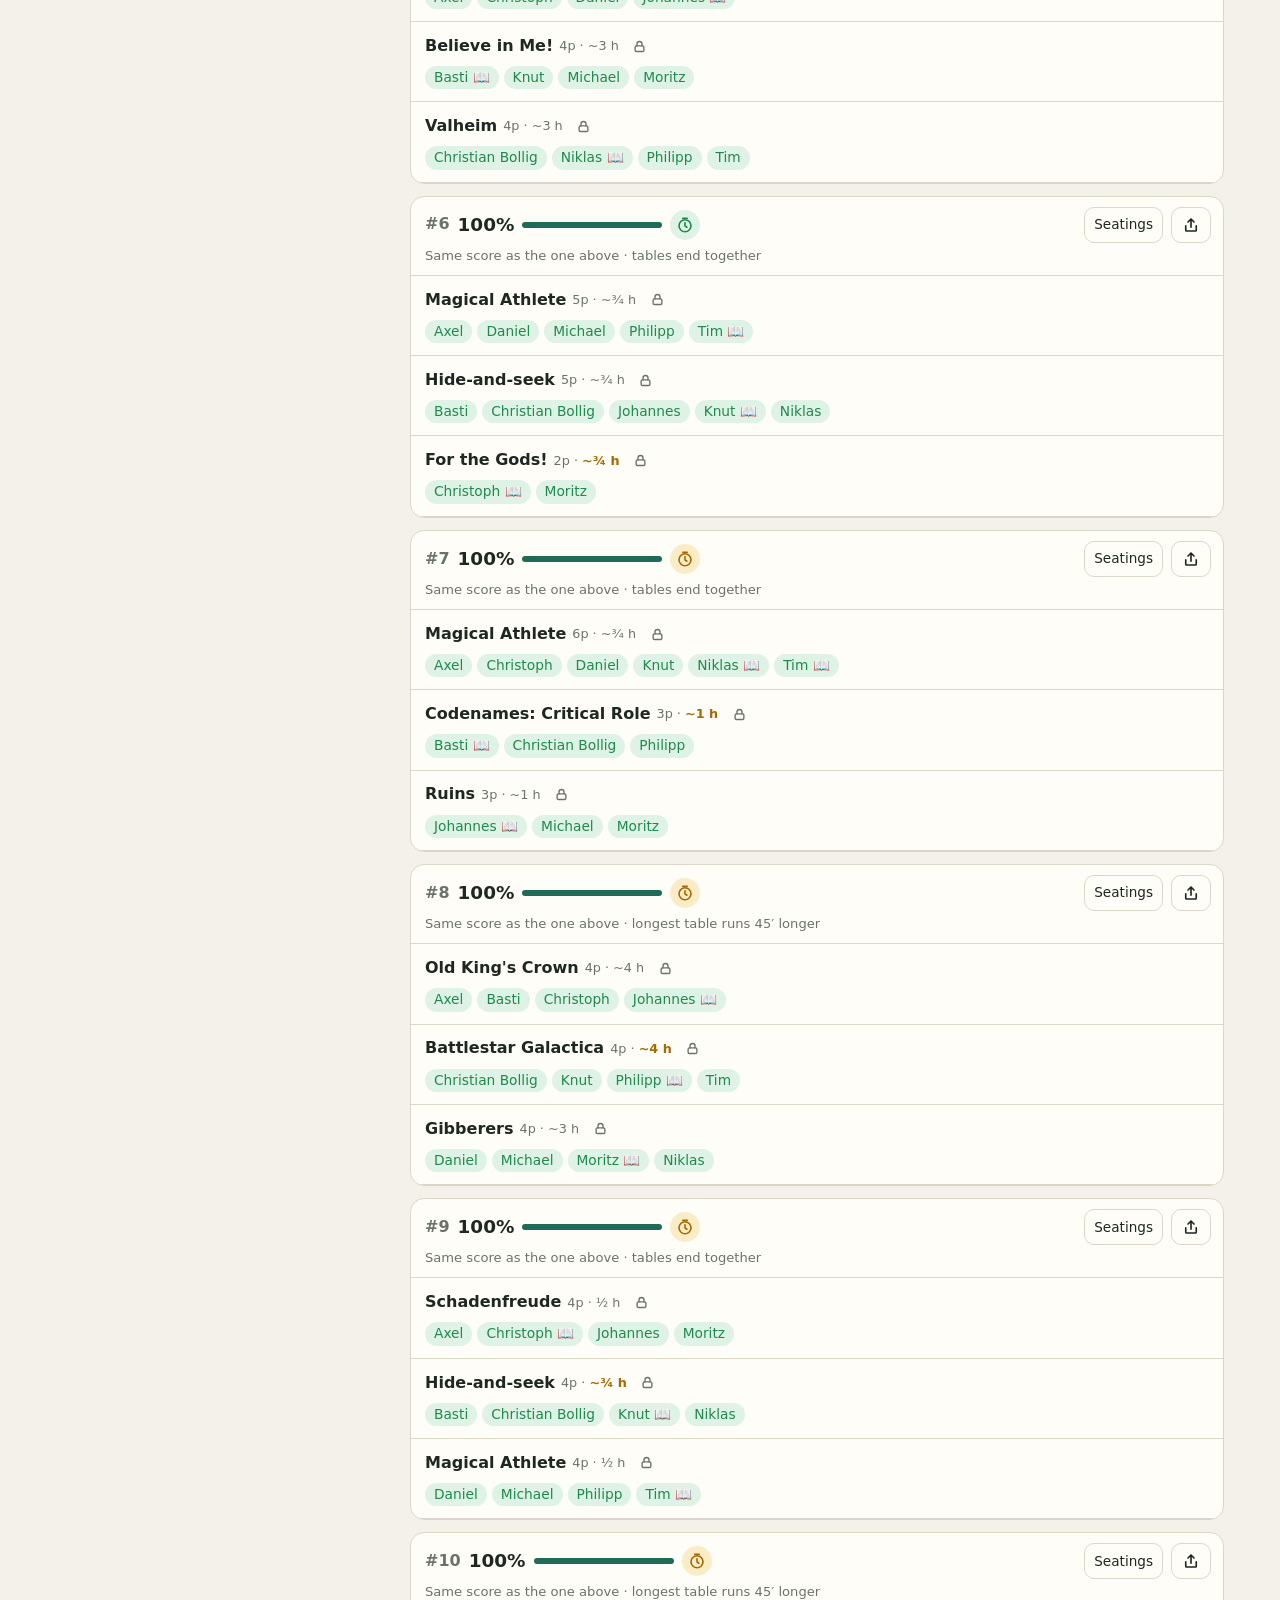
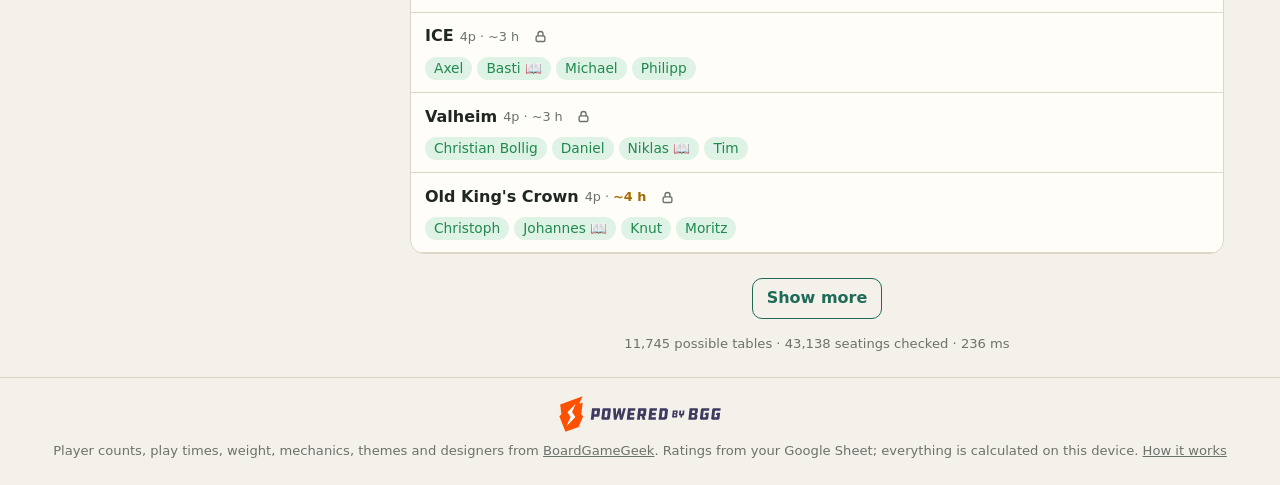
==== commit aa275f0f: "Design pass: line icons, no duplicate saved-copy label, tie reasons on equal scores, small inline lo" ====
--- a/web/index.html
+++ b/web/index.html
@@ -13,8 +13,12 @@
   <button id="horstBtn" class="horst-face" aria-label="Horst Chan"><img src="img/horst-face.webp" alt="" width="56" height="56"></button>
   <h1 id="title">Game Tables</h1>
   <span id="dataState" class="muted small"></span>
-  <button id="openStats" class="icon-btn" aria-label="Stats" title="Stats">📊</button>
-  <button id="openBring" class="icon-btn" aria-label="What to bring" title="What to bring">🧳</button>
+  <button id="openStats" class="icon-btn" aria-label="Stats" title="Stats">
+    <svg viewBox="0 0 24 24" width="22" height="22" fill="none" stroke="currentColor" stroke-width="2" stroke-linecap="round" aria-hidden="true"><path d="M5 20V11M12 20V5M19 20v-6M3 20h18"/></svg>
+  </button>
+  <button id="openBring" class="icon-btn" aria-label="What to bring" title="What to bring">
+    <svg viewBox="0 0 24 24" width="22" height="22" fill="none" stroke="currentColor" stroke-width="2" stroke-linecap="round" stroke-linejoin="round" aria-hidden="true"><rect x="4" y="8" width="16" height="12" rx="2"/><path d="M9 8V5.5A1.5 1.5 0 0 1 10.5 4h3A1.5 1.5 0 0 1 15 5.5V8M4 13h16"/></svg>
+  </button>
   <button id="openSettings" class="icon-btn" aria-label="Settings & games">
     <svg viewBox="0 0 24 24" width="22" height="22" fill="none" stroke="currentColor" stroke-width="2" stroke-linecap="round" aria-hidden="true"><path d="M4 6h10M18 6h2M4 12h4M12 12h8M4 18h12"/><circle cx="16" cy="6" r="2"/><circle cx="10" cy="12" r="2"/><circle cx="18" cy="18" r="2"/></svg>
   </button>
@@ -55,7 +59,7 @@
           <button class="info" id="gamesInfo" aria-label="How game chips work" aria-expanded="false">ⓘ</button></h2>
         <span class="links"><button class="link" id="gamesReset" hidden>reset</button> <button class="link" id="gamesMore" hidden>all</button></span>
       </div>
-      <p class="muted small legend" id="gamesLegend" hidden>Tap a game: 📌 must play → ⊘ leave out → normal. Hold it, or tap its name in a result, to choose who plays it. The number is how many people here want it.</p>
+      <p class="muted small legend" id="gamesLegend" hidden>Tap: 📌 must play → ⊘ out → normal · hold: who plays · number: how many here want it</p>
       <div id="gameChips" class="chips"></div>
     </section>
   </aside>
@@ -104,11 +108,10 @@
 <dialog id="settings">
   <form method="dialog" class="sheet">
     <header class="sheet-head">
-      <h2>Settings &amp; games</h2>
+      <div><h2>Settings &amp; games</h2><a class="muted small help-link" href="help.html">How it works</a></div>
       <button class="icon-btn" value="close" aria-label="Close">✕</button>
     </header>
 
-    <p class="small"><a href="help.html">❓ How it works: every rule explained</a></p>
     <section>
       <h3>Who sits where</h3>
       <label class="field">Player counts
@@ -145,7 +148,7 @@
       <label class="toggle"><input type="checkbox" data-key="owner"> Only games whose owner is here</label>
       <label class="toggle"><input type="checkbox" data-key="picky"> Cater to picky players</label>
       <p class="muted small hint">A “yes” from someone who rarely says yes counts a bit more. Scores shown stay the plain ratings.</p>
-      <label class="field"><span id="gapLabel">Tables may finish at different times</span>
+      <label class="field"><span id="gapLabel">All tables finish within <b>any time</b></span>
         <input id="gap" type="range" min="0" max="3" step="1" value="3" list="gapTicks">
         <datalist id="gapTicks"><option value="0" label="½ h"></option><option value="1" label="1 h"></option><option value="2" label="2 h"></option><option value="3" label="any"></option></datalist>
         <span class="ticks"><span>½ h</span><span>1 h</span><span>2 h</span><span>any</span></span>
@@ -153,14 +156,6 @@
       <label class="toggle"><input type="checkbox" data-key="minutes"> Show minutes (box time and estimate)</label>
     </section>
 
-    <section>
-      <div class="row-between">
-        <h3>Games</h3>
-        <input id="gameSearch" type="search" placeholder="Search" autocomplete="off">
-      </div>
-      <p class="muted small">📌 must be played · ⊘ leave out · tap a name to choose who plays it</p>
-      <ul id="gameList" class="game-list"></ul>
-    </section>
 
     <section>
       <h3>Data</h3>
@@ -176,6 +171,12 @@
         <button type="button" id="resetAll" class="danger">Reset everything</button>
       </div>
     </section>
+    <details class="games-fold">
+      <summary><h3>All games</h3></summary>
+      <input id="gameSearch" class="full" type="search" placeholder="Search games" autocomplete="off">
+      <p class="muted small">📌 must be played · ⊘ leave out · tap a name to choose who plays it</p>
+      <ul id="gameList" class="game-list"></ul>
+    </details>
   </form>
 </dialog>
 
--- a/web/style.css
+++ b/web/style.css
@@ -11,6 +11,7 @@
   :root {
     --bg: #141917; --card: #1d2420; --ink: #e8ece9; --muted: #98a19b; --line: #313a35;
     --accent: #5cc29c; --accent-ink: #0d1411; --accent-soft: #23362e;
+    --sel: #2f6b55; --sel-ink: #eaf6f0;
     --r2: #6fd59a; --r2-bg: #1f3a2a; --r1: #f0be5b; --r1-bg: #3a2f17;
     --r0: #ff8a80; --r0-bg: #3d2220; --rq: #a8b0aa; --rq-bg: #2a312d; --lock: #5cc29c;
   }
@@ -47,7 +48,7 @@
 .layout { display: grid; gap: 14px; padding: 14px 16px 24px; max-width: 1200px; margin: 0 auto; }
 @media (min-width: 900px) {
   .layout { grid-template-columns: 340px 1fr; align-items: start; }
-  .controls { position: sticky; top: 74px; }
+  .controls { position: sticky; top: 74px; max-height: calc(100vh - 84px); overflow-y: auto; overscroll-behavior: contain; }
 }
 .controls { display: grid; gap: 14px; }
 
@@ -56,7 +57,7 @@
   min-height: 40px; padding: 8px 14px; border-radius: 999px; border: 1.5px solid var(--line);
   background: var(--card); font-weight: 500; transition: background .12s, border-color .12s;
 }
-.chip[aria-pressed="true"] { background: var(--accent); border-color: var(--accent); color: var(--accent-ink); }
+.chip[aria-pressed="true"] { background: var(--sel, var(--accent)); border-color: var(--sel, var(--accent)); color: var(--sel-ink, var(--accent-ink)); }
 .chip[aria-pressed="false"] { color: var(--muted); }
 .links .link { border: 0; background: none; padding: 4px; color: var(--accent); font-size: .9rem; }
 
@@ -76,7 +77,7 @@
 /* results */
 #results { display: grid; gap: 12px; }
 .card { background: var(--card); border: 1px solid var(--line); border-radius: var(--radius); overflow: hidden; }
-.card-head { display: flex; align-items: center; gap: 10px; padding: 10px 12px 10px 14px; border-bottom: 1px solid var(--line); }
+.card-head { display: flex; flex-wrap: wrap; align-items: center; gap: 10px; padding: 10px 12px 10px 14px; border-bottom: 1px solid var(--line); }
 .rank { font-weight: 700; color: var(--muted); }
 .score { font-weight: 800; font-size: 1.15rem; }
 .score-bar { flex: 1; height: 6px; border-radius: 3px; background: var(--line); overflow: hidden; max-width: 140px; }
@@ -84,7 +85,7 @@
 .card-head .spacer { flex: 1; }
 .card-head .ghost { border: 1px solid var(--line); background: none; border-radius: 10px; padding: 6px 10px; font-size: .85rem; min-height: 36px; }
 
-.tbl { display: grid; grid-template-columns: 1fr auto; gap: 6px 8px; padding: 12px 8px 12px 14px; border-bottom: 1px solid var(--line); }
+.tbl { display: grid; grid-template-columns: 1fr; gap: 6px 8px; padding: 10px 12px 12px 14px; border-bottom: 1px solid var(--line); }
 .tbl:last-child { border-bottom: 0; }
 .tbl.locked { background: color-mix(in srgb, var(--accent-soft) 55%, transparent); }
 .game { font-weight: 650; text-decoration: none; }
@@ -96,8 +97,11 @@
 .seat.r1 { background: var(--r1-bg); color: var(--r1); }
 .seat.r0 { background: var(--r0-bg); color: var(--r0); }
 .seat.rq { background: var(--rq-bg); color: var(--rq); outline: 1px dashed var(--rq); outline-offset: -1px; }
-.acts { grid-column: 2; grid-row: 1 / span 2; display: flex; gap: 4px; align-self: center; }
-.act { width: 40px; height: 40px; border-radius: 10px; border: 1px solid var(--line); background: none; display: grid; place-items: center; color: var(--muted); }
+.tline { display: flex; flex-wrap: wrap; align-items: center; column-gap: 0; }
+.tline .nerd { flex-basis: 100%; }
+.act { width: 30px; height: 28px; margin-left: 6px; border-radius: 8px; border: 1px solid transparent; background: none; display: inline-grid; place-items: center; color: var(--muted); padding: 0; }
+.act svg { width: 15px; height: 15px; }
+.act:hover { border-color: var(--line); }
 .act.on { background: var(--lock); border-color: var(--lock); color: var(--accent-ink); }
 
 .alts { padding: 8px 14px 12px; border-top: 1px dashed var(--line); display: grid; gap: 8px; }
@@ -139,7 +143,7 @@
 .seg { display: flex; border: 1.5px solid var(--line); border-radius: 12px; overflow: hidden; background: var(--card); }
 .seg button { flex: 1; border: 0; background: none; padding: 9px 6px; min-height: 40px; font-size: .9rem; }
 .seg button + button { border-left: 1px solid var(--line); }
-.seg button[aria-pressed="true"] { background: var(--accent); color: var(--accent-ink); font-weight: 650; }
+.seg button[aria-pressed="true"] { background: var(--sel, var(--accent)); color: var(--sel-ink, var(--accent-ink)); font-weight: 650; }
 .toggle { display: flex; gap: 10px; align-items: center; min-height: 40px; font-size: .92rem; }
 .toggle input { width: 22px; height: 22px; accent-color: var(--accent); }
 #gameSearch { border: 1.5px solid var(--line); border-radius: 10px; padding: 8px 10px; background: var(--card); color: var(--ink); width: 50%; font: inherit; }
@@ -212,7 +216,8 @@
 #openStats { font-size: 1.15rem; }
 #openStats[aria-pressed="true"] { background: var(--accent-soft); }
 .stats-view { max-width: 980px; margin: 0 auto; padding: 14px 16px 30px; }
-.st-head { display: flex; align-items: center; justify-content: space-between; gap: 12px; flex-wrap: wrap; position: sticky; top: 61px; z-index: 3; background: var(--bg); padding: 6px 0 10px; }
+.st-head { display: flex; align-items: center; justify-content: space-between; gap: 12px; flex-wrap: wrap; padding: 6px 0 10px; }
+.st-head h2 { font-size: .95rem; font-weight: 600; color: var(--muted); }
 .ghost-btn { border: 1.5px solid var(--line); background: var(--card); border-radius: 10px; padding: 8px 12px; min-height: 40px; font-weight: 600; }
 #statsWho { flex: 0 1 300px; }
 .st-sec { margin-top: 26px; }
@@ -339,6 +344,7 @@
 .br-val { font-variant-numeric: tabular-nums; font-weight: 600; }
 .br-bar { position: relative; height: 10px; margin: 5px 0 3px; background: color-mix(in srgb, var(--line) 45%, transparent); border-radius: 5px; }
 .br-ci { position: absolute; top: 0; bottom: 0; background: color-mix(in srgb, var(--accent) 35%, transparent); border-radius: 5px; }
+.br-line { position: absolute; top: -3px; bottom: -3px; width: 2px; margin-left: -1px; background: var(--muted); opacity: .6; }
 .br-pt { position: absolute; top: -2px; width: 4px; height: 14px; margin-left: -2px; background: var(--accent); border-radius: 2px; }
 .br-sub { font-size: .78rem; }
 .br-low { opacity: .55; }
@@ -350,3 +356,21 @@
 .br-knobs .seg { margin-top: 6px; }
 .seg-wrap { flex-wrap: wrap; }
 .seg-wrap button { flex: 1 1 30%; }
+.br-tag { font-size: .7rem; font-weight: 500; color: var(--muted); border: 1px solid var(--line); border-radius: 999px; padding: 1px 7px; margin-right: 6px; vertical-align: 1px; }
+.br-open .br-ci, .br-border .br-ci { background: color-mix(in srgb, var(--r1) 40%, transparent); }
+.br-open .br-pt, .br-border .br-pt { background: var(--r1); }
+
+.card-head .why { flex-basis: 100%; margin-top: -4px; }
+.help-link { display: inline-block; margin-top: 2px; }
+.games-fold > summary { list-style: none; cursor: pointer; display: flex; align-items: center; gap: 6px; }
+.games-fold > summary::-webkit-details-marker { display: none; }
+.games-fold > summary::after { content: '▾'; color: var(--muted); font-size: .8rem; }
+.games-fold[open] > summary::after { content: '▴'; }
+.games-fold > summary h3 { margin: 0; }
+.games-fold { margin-top: 18px; }
+#gameSearch.full { width: 100%; margin: 8px 0 4px; }
+.br-leave { margin: 6px 0 10px; padding: 10px 12px; background: var(--card); border: 1px solid var(--line); border-radius: 12px; font-size: .9rem; }
+.br-leave b { display: block; margin-bottom: 2px; }
+.knob { display: block; margin: 12px 0; }
+.knob input[type=range] { width: 100%; margin: 8px 0 0; accent-color: var(--accent); }
+.knob .ticks { display: flex; justify-content: space-between; font-size: .72rem; color: var(--muted); }
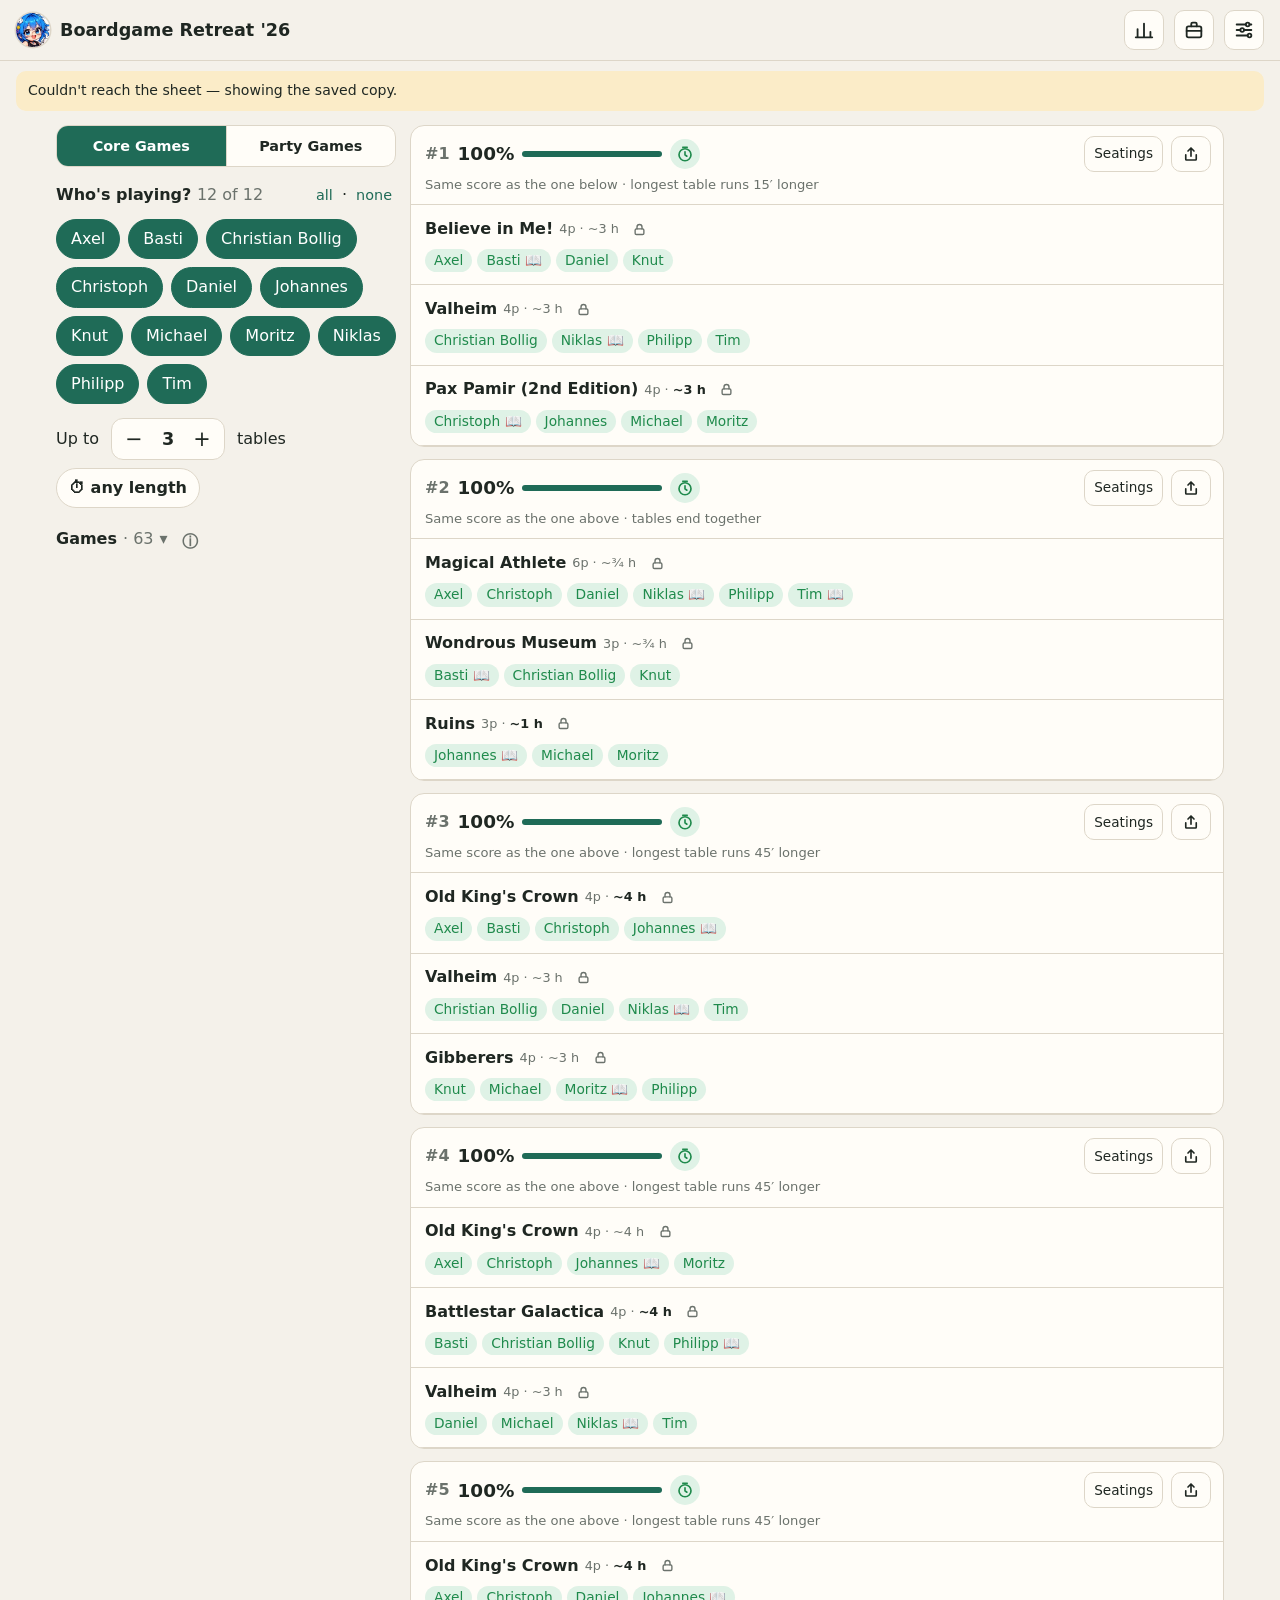
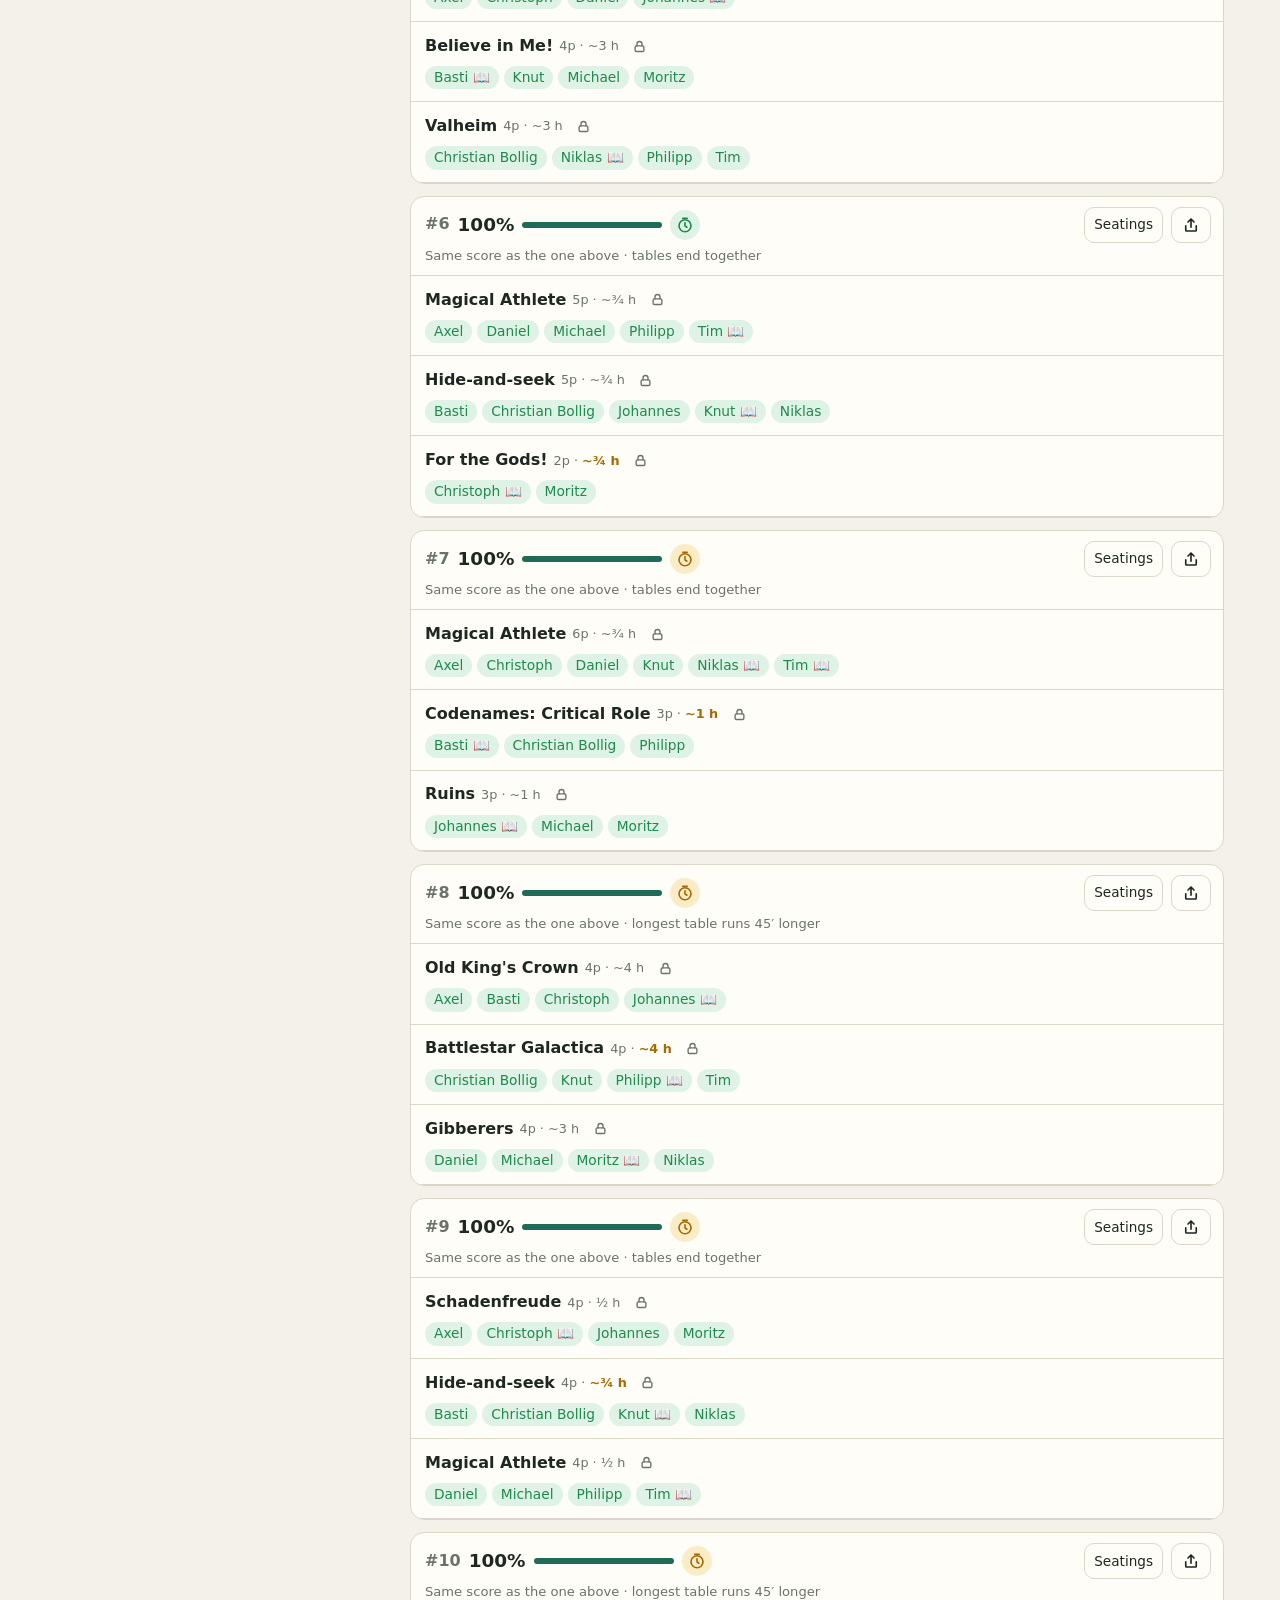
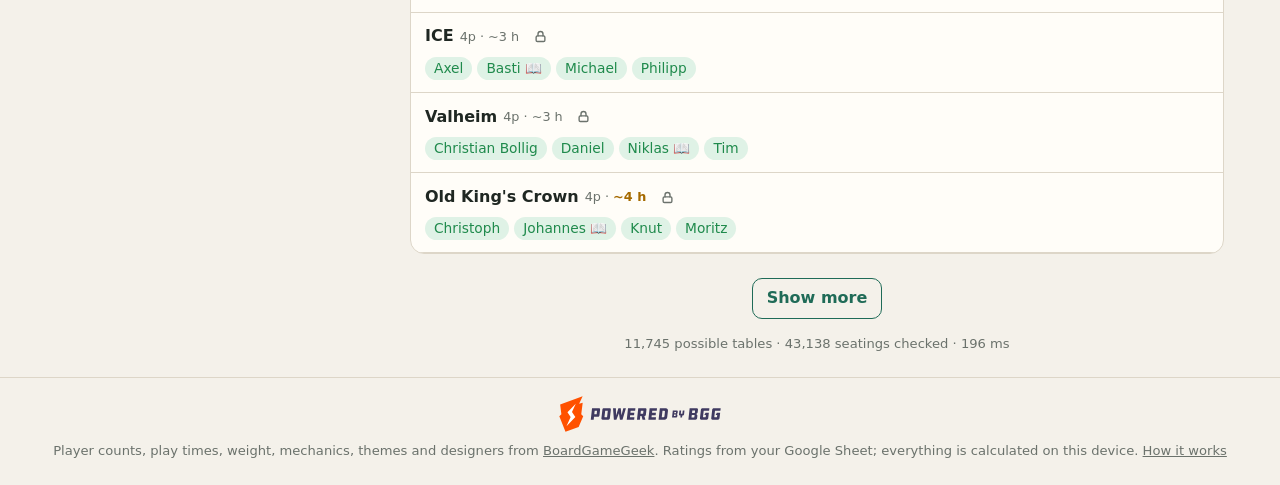
==== commit 3221239b: "BGG data: check for new ids every 20 min (quick, usually a no-op), full refresh daily; deploy only w" ====
--- a/web/index.html
+++ b/web/index.html
@@ -167,7 +167,6 @@
         <div class="btns"><button type="button" id="useCustom">Use it</button><button type="button" id="dropCustom">Back to the retreat sheet</button></div>
       </details>
       <div class="btns">
-        <button type="button" id="reload">Reload ratings</button>
         <button type="button" id="resetAll" class="danger">Reset everything</button>
       </div>
     </section>
--- a/web/style.css
+++ b/web/style.css
@@ -362,15 +362,31 @@
 
 .card-head .why { flex-basis: 100%; margin-top: -4px; }
 .help-link { display: inline-block; margin-top: 2px; }
-.games-fold > summary { list-style: none; cursor: pointer; display: flex; align-items: center; gap: 6px; }
-.games-fold > summary::-webkit-details-marker { display: none; }
-.games-fold > summary::after { content: '▾'; color: var(--muted); font-size: .8rem; }
-.games-fold[open] > summary::after { content: '▴'; }
-.games-fold > summary h3 { margin: 0; }
 .games-fold { margin-top: 18px; }
 #gameSearch.full { width: 100%; margin: 8px 0 4px; }
-.br-leave { margin: 6px 0 10px; padding: 10px 12px; background: var(--card); border: 1px solid var(--line); border-radius: 12px; font-size: .9rem; }
-.br-leave b { display: block; margin-bottom: 2px; }
 .knob { display: block; margin: 12px 0; }
 .knob input[type=range] { width: 100%; margin: 8px 0 0; accent-color: var(--accent); }
 .knob .ticks { display: flex; justify-content: space-between; font-size: .72rem; color: var(--muted); }
+
+/* every fold looks tappable: a card-like row with a chevron (stats sections have their own) */
+details:not(.st-sec) > summary { list-style: none; cursor: pointer; display: flex; align-items: center; gap: 8px; min-height: 44px; padding: 8px 12px; margin: 8px 0; border: 1px solid var(--line); border-radius: 12px; background: var(--card); color: var(--ink); font-weight: 600; font-size: .92rem; }
+details:not(.st-sec) > summary::-webkit-details-marker { display: none; }
+details:not(.st-sec) > summary::after { content: '▾'; color: var(--muted); margin-left: auto; transition: transform .15s; }
+details:not(.st-sec)[open] > summary::after { transform: rotate(180deg); }
+details:not(.st-sec) > summary h3 { margin: 0; font-size: inherit; }
+/* agreement: soulmates and opposites */
+.pairs { display: grid; gap: 6px; margin: 4px 0 12px; }
+.pair { display: grid; grid-template-columns: 1fr auto; gap: 4px 10px; align-items: center; background: var(--bg); border-radius: 12px; padding: 8px 12px; }
+.pair b { font-weight: 650; }
+.pair .pv { font-variant-numeric: tabular-nums; font-weight: 650; }
+.pair .pbar { grid-column: 1 / -1; height: 6px; border-radius: 3px; background: color-mix(in srgb, var(--line) 50%, transparent); overflow: hidden; }
+.pair .pbar i { display: block; height: 100%; border-radius: 3px; background: var(--r2); }
+.pair.neg .pbar i { background: var(--r0); }
+.twins-list { list-style: none; padding: 0; margin: 0; display: grid; gap: 4px; }
+.twins-list li { display: grid; grid-template-columns: 1.1fr 1fr 1fr; gap: 8px; font-size: .85rem; padding: 6px 2px; border-top: 1px solid var(--line); }
+.twins-list li > span { white-space: nowrap; overflow: hidden; text-overflow: ellipsis; }
+.twins-list li:first-child { border-top: 0; }
+.twins-list .who { font-weight: 650; }
+.br-tag { white-space: nowrap; }
+.br-top .br-name { min-width: 0; }
+.br-val { white-space: nowrap; flex: none; }
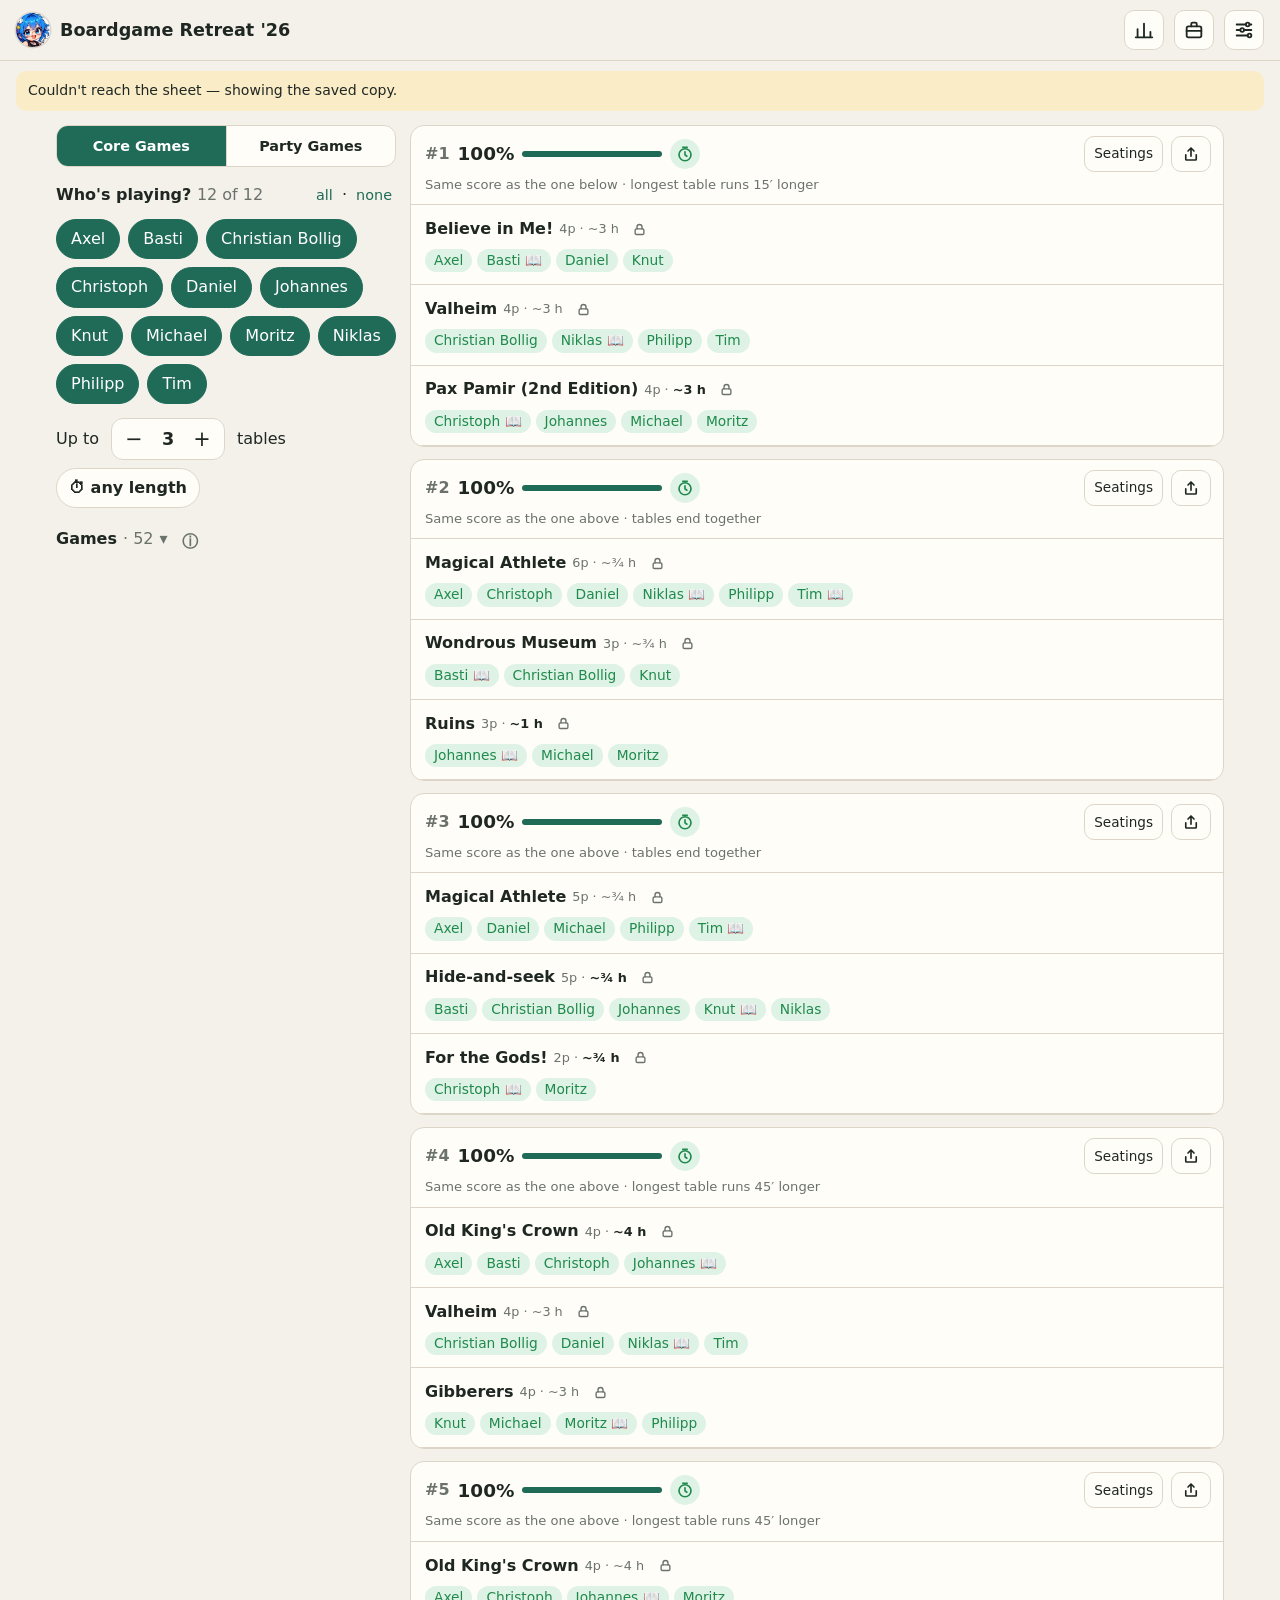
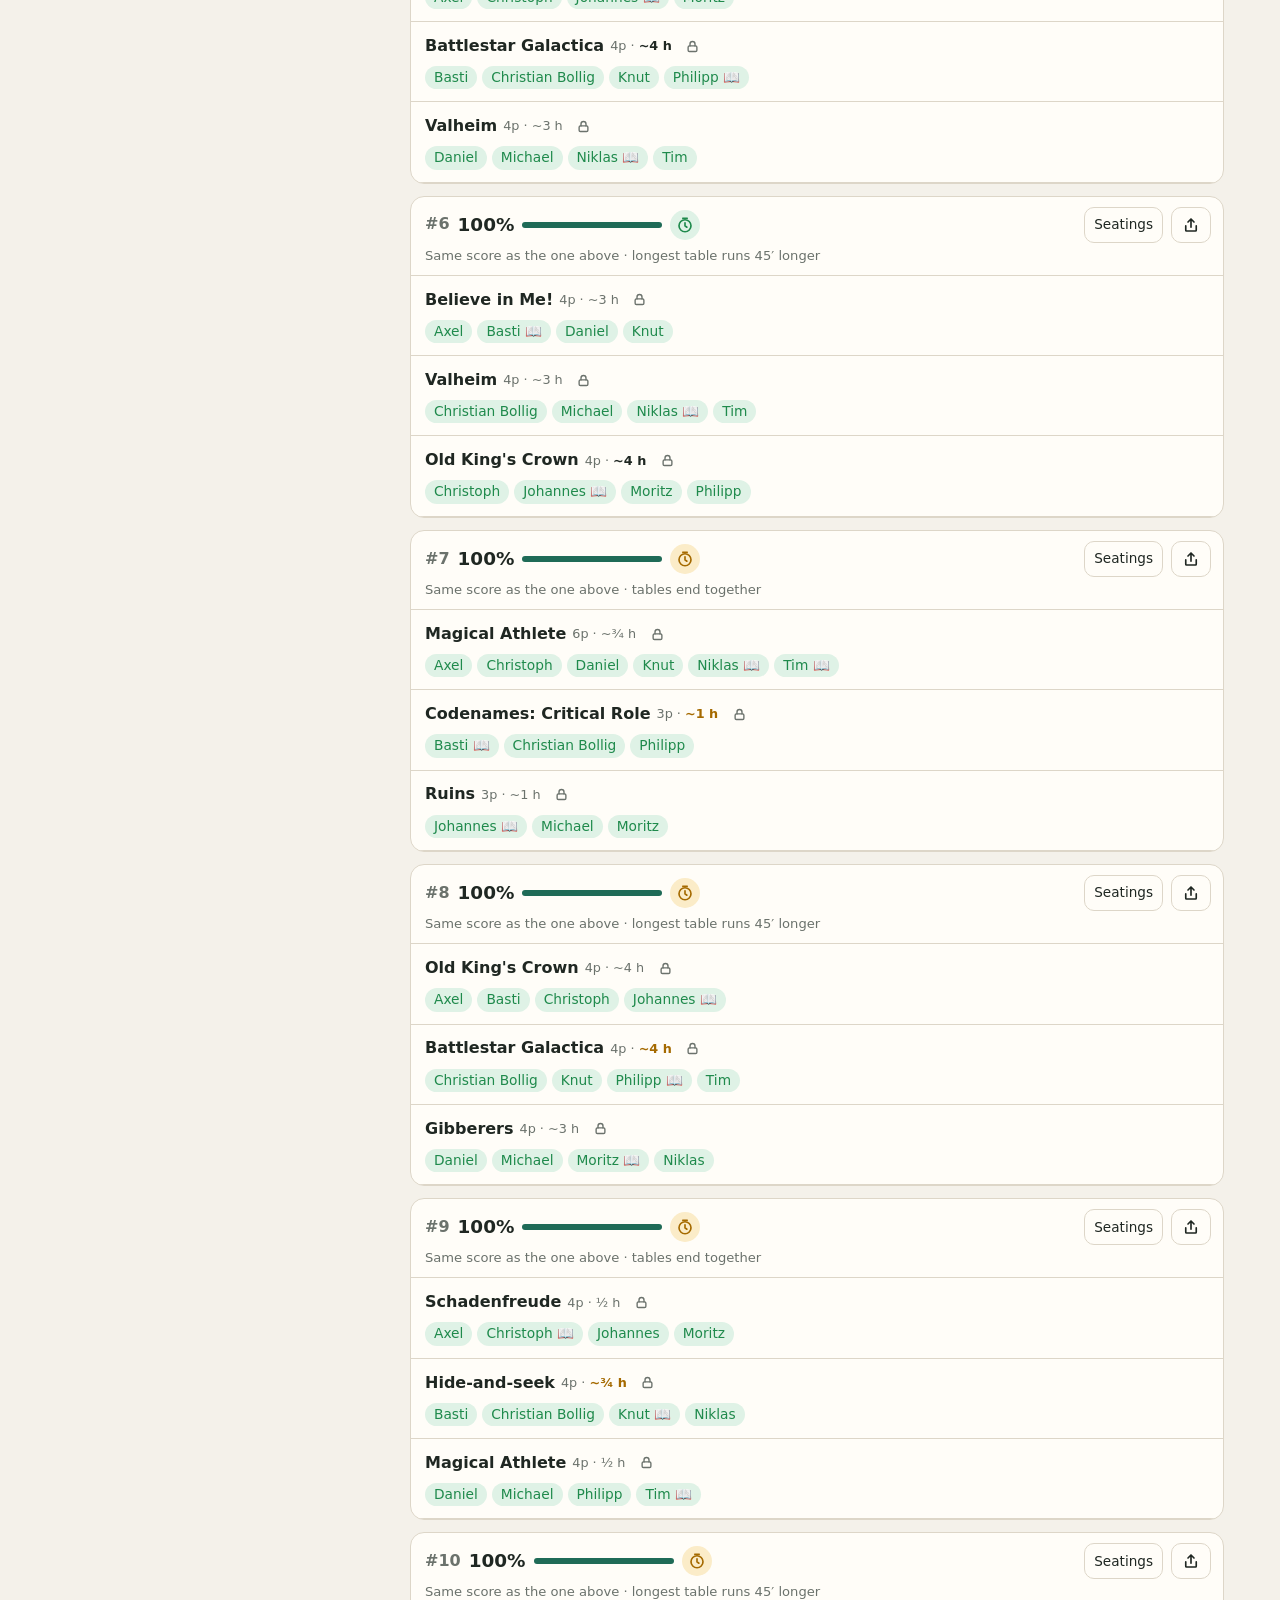
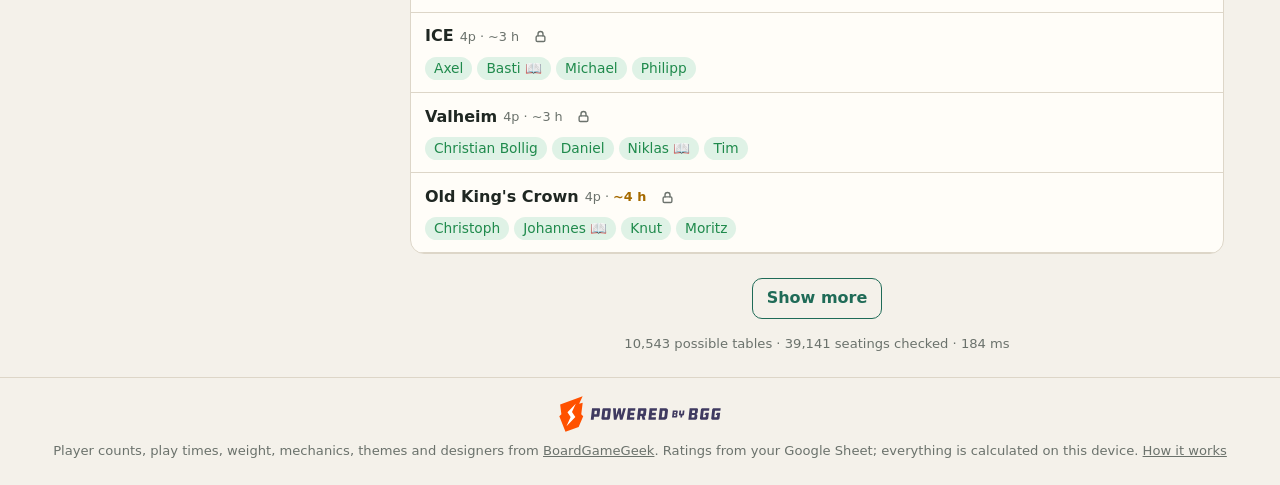
==== commit de3fb3e2: "Settings in the link: Share these settings (optionally with who's here); opening a link applies them" ====
--- a/web/index.html
+++ b/web/index.html
@@ -112,6 +112,10 @@
       <button class="icon-btn" value="close" aria-label="Close">✕</button>
     </header>
 
+    <div class="share-set">
+      <button type="button" id="shareSettings" class="ghost-btn">🔗 Share these settings</button>
+      <label class="small"><input type="checkbox" id="shareWho"> with who's here</label>
+    </div>
     <section>
       <h3>Who sits where</h3>
       <label class="field">Player counts
--- a/web/style.css
+++ b/web/style.css
@@ -390,3 +390,17 @@
 .br-tag { white-space: nowrap; }
 .br-top .br-name { min-width: 0; }
 .br-val { white-space: nowrap; flex: none; }
+.br-set { display: flex; flex-wrap: wrap; align-items: center; gap: 5px; margin: 10px 0 2px; }
+.br-chip { text-decoration: none; font-size: .76rem; padding: 2px 8px; border-radius: 999px; border: 1px solid var(--line); background: var(--card); color: var(--muted); }
+.br-chip.ch { background: var(--r1-bg); border-color: var(--r1); color: var(--r1); font-weight: 600; }
+.br-not { flex-basis: 100%; margin-top: 2px; }
+.br-sched { margin: 12px 0 4px; padding: 10px 12px; background: var(--card); border: 1px solid var(--line); border-radius: 12px; }
+.br-sched .seg { margin-top: 8px; }
+.br-sched p { margin: 6px 0 0; }
+.br-simple { display: flex; flex-wrap: wrap; align-items: center; gap: 8px 12px; }
+.br-simple .seg { margin-top: 8px; }
+.br-days { display: inline-flex; align-items: center; gap: 6px; margin-top: 8px; }
+.br-days .stepper button { width: 34px; height: 32px; }
+.pc-unknown { display: inline-block; margin-left: 6px; padding: 0 6px; border-radius: 999px; font-size: .68rem; font-weight: 650; line-height: 1.5; color: var(--r1); background: var(--r1-bg); border: 1px solid var(--r1); vertical-align: 1px; }
+.share-set { display: flex; flex-wrap: wrap; align-items: center; gap: 8px 14px; margin: 4px 0 6px; }
+.share-set label { display: inline-flex; align-items: center; gap: 6px; color: var(--muted); }
